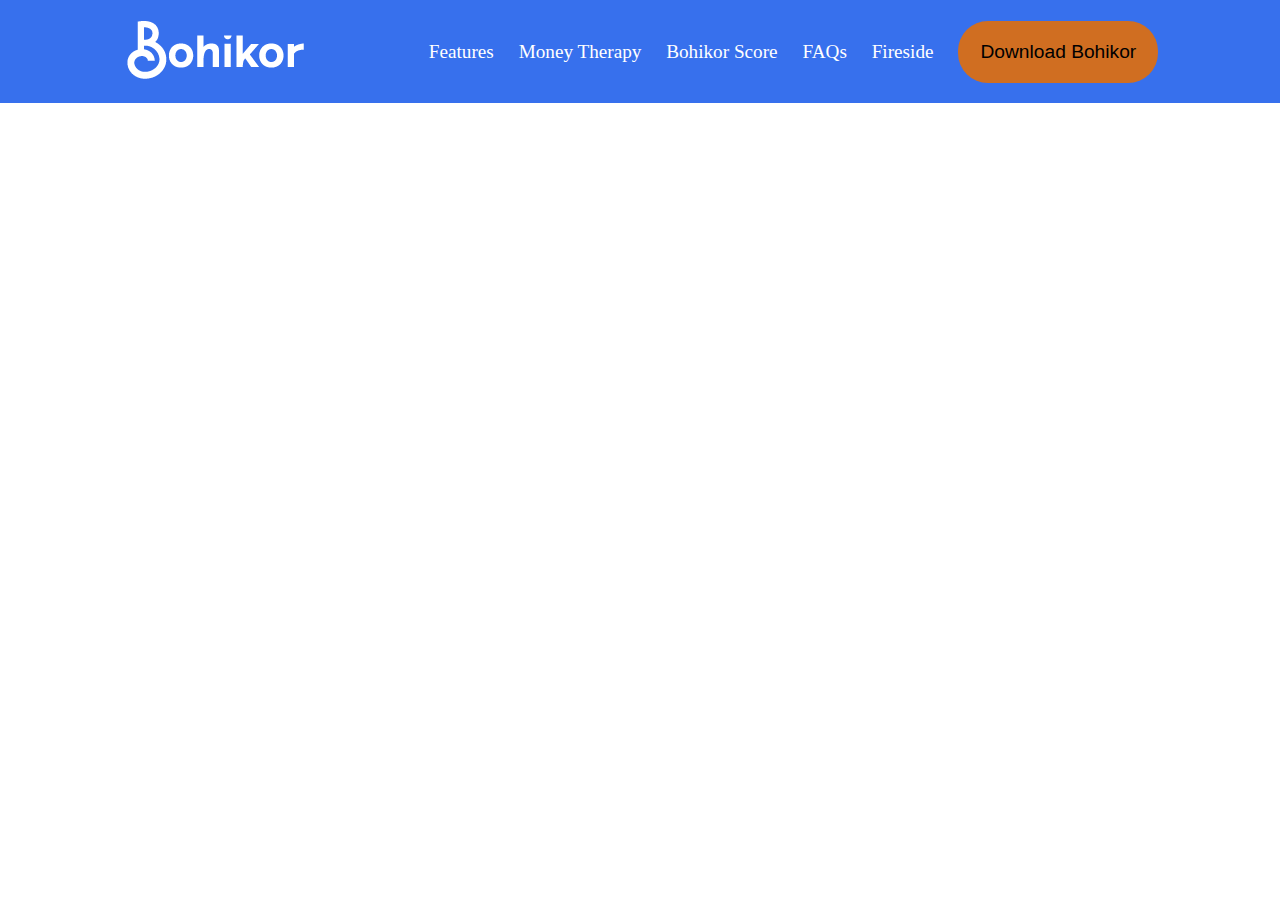
==== index.html @ 5a2fe203 "v3" ====
<!DOCTYPE html>
<html>
    <head>
        <link rel="stylesheet" href="./bohikor.css">
        <div id="header">
            <div id="logo-section"><img src="./images/Logo.png"></div>
            <div id="features">Features</div>
            <div id="money">Money Therapy</div>
            <div id="score">Bohikor Score</div>
            <div id="faq">FAQs</div>
            <div id="fireside">Fireside</div>
            <div>
                <button id="download">Download Bohikor</button>
            </div>
        </div>
        <div id="body-section">

        </div>
        <div id="footer">

        </div>
        <script src="./bohikor.js"></script>
    </head>
</html>
---- bohikor.css ----
#header {
    background-color: #3770ED;
    display: flex;
    flex-direction: row;
    justify-content: center;
    align-items: center;
    padding: 1.5%;
    border-bottom: #152a58;
    color: white;
    font-size: 1.2rem;
}
body {
    margin: 0;
}
#download {
    border-radius: 30px;
    padding: 10%;
    width: 200px;
    font-size: 1.2rem;
    background-color: #e56e06e1;
    border: none;
}
#logo-section {
    margin-right: 10%;
}
#features {
    margin-right: 2%;
}
#money {
    margin-right: 2%;
}
#score {
    margin-right: 2%;
}
#faq {
    margin-right: 2%;
}
#fireside {
    margin-right: 2%;
}
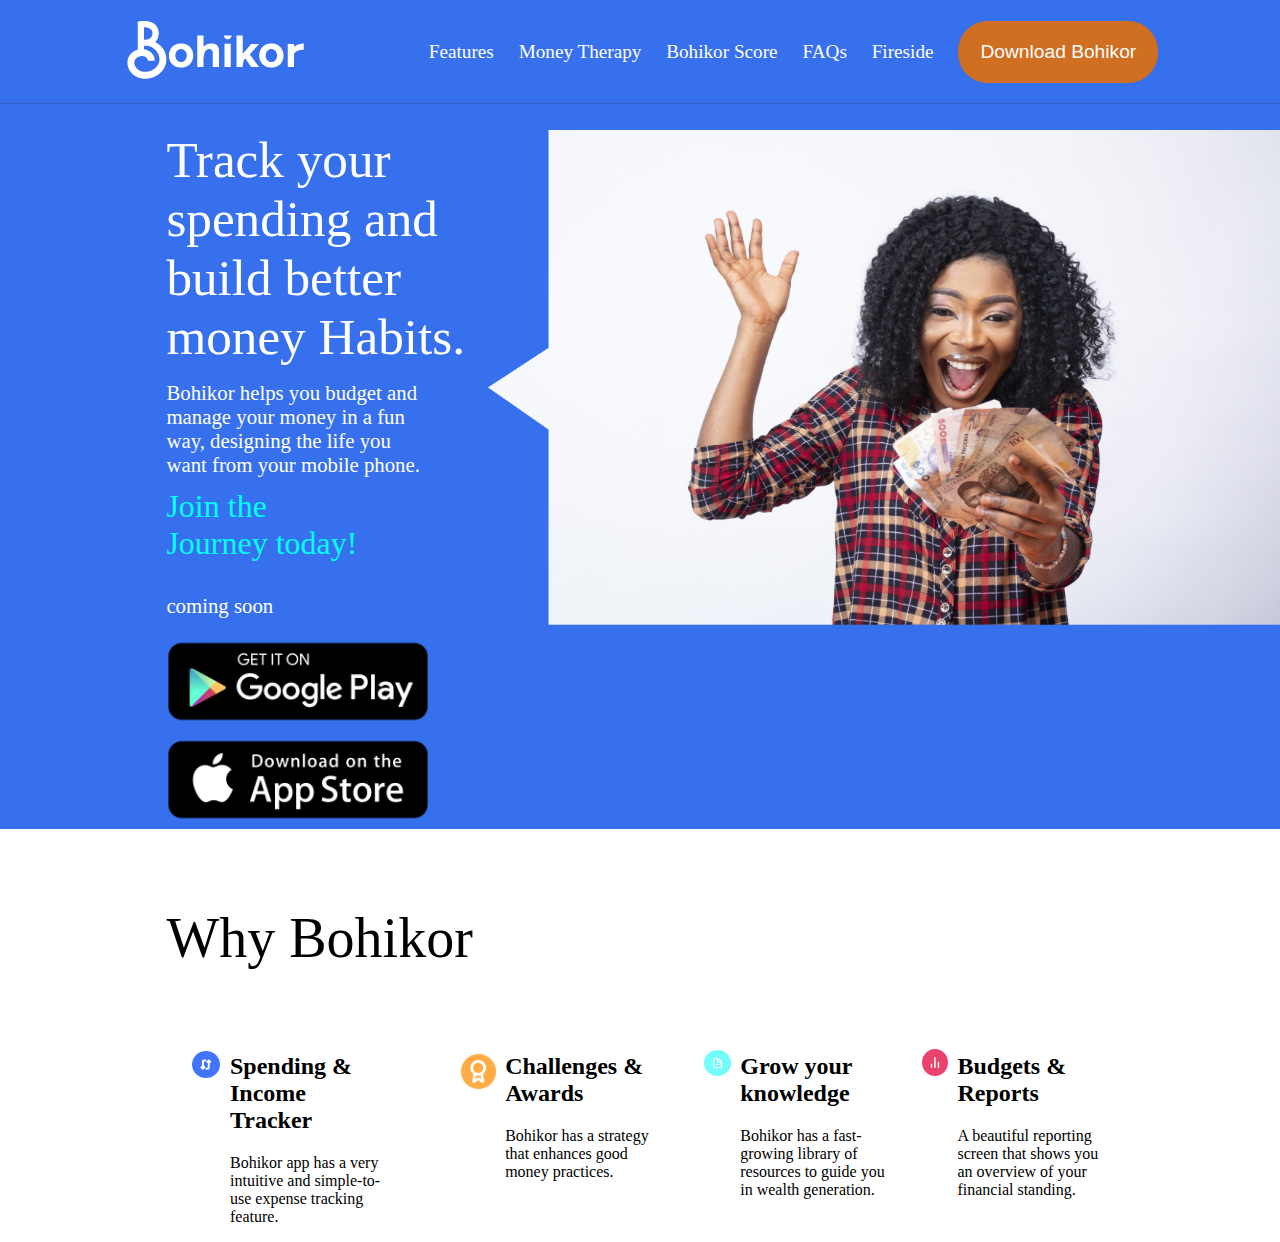
==== commit f5fd6d94: "v4" ====
--- a/index.html
+++ b/index.html
@@ -14,6 +14,60 @@
             </div>
         </div>
         <div id="body-section">
+            <section id="first-section">
+                <div id="left-section">
+                    <p id="track">
+                        Track your spending and<br> build better money Habits.    
+                    </p>
+                    <p id="boh">
+                        Bohikor helps you budget and manage your money in a fun way, designing the life you want from your mobile phone.
+                    </p>
+                    <p id="join">
+                        Join the Journey today!
+                    </p>
+                    <p id="coming">coming soon</p>
+                    <div><img src="./images/Mask-Group-221.png" id="img-left"><img src="./images/Mask-Group-222.png"></div>
+                </div>
+                <div><img src="./images/Bohikor-2x.png" id="home-pic"></div>
+
+            </section>
+            <section id="second-section">
+                <div id="second-section-head">Why Bohikor</div>
+                <div id="sub-sections">
+                    <div id="sub1">
+                        <div><img src="./images/spending.png"></div>
+                        <div id="inner-right">
+                            <h2>Spending & Income Tracker</h2>
+                            <p>
+                                Bohikor app has a very intuitive and simple-to-use expense tracking feature.
+                            </p>
+                        </div>
+                    </div>
+                    <div id="sub2">
+                        <div><img src="./images/challenge.png"></div>
+                        <div id="inner-right">
+                            <h2>Challenges & Awards </h2>
+                            <p>Bohikor has a strategy that enhances good money practices.</p>
+                        </div>
+                    </div>
+                    <div id="sub3">
+                        <div><img src="./images/grow.png"></div>
+                        <div id="inner-right">
+                            <h2>Grow your knowledge</h2>
+                            <p>Bohikor has a fast-growing library of resources to guide you in wealth generation.</p>
+                        </div>
+                    </div>
+                    <div id="sub4">
+                        <div><img src="./images/budget.png"></div>
+                        <div id="inner-right">
+                            <h2>Budgets & Reports</h2>
+                            <p>A beautiful reporting screen that shows you an overview of your financial standing.</p>
+                        </div>
+                    </div>
+
+                </div>
+
+            </section>
 
         </div>
         <div id="footer">
--- a/bohikor.css
+++ b/bohikor.css
@@ -5,7 +5,7 @@
     justify-content: center;
     align-items: center;
     padding: 1.5%;
-    border-bottom: #152a58;
+    border-bottom: 1px solid #3060c7;
     color: white;
     font-size: 1.2rem;
 }
@@ -19,6 +19,7 @@
     font-size: 1.2rem;
     background-color: #e56e06e1;
     border: none;
+    color: white;
 }
 #logo-section {
     margin-right: 10%;
@@ -37,4 +38,110 @@
 }
 #fireside {
     margin-right: 2%;
+}
+#first-section {
+    background-color: #3770ED;
+    /* height: 200px; */
+    display: flex;
+    flex-direction: row;
+    margin: 0 auto;
+    justify-content: center;
+    padding-top: 2%;
+}
+#home-pic {
+    height: 55vh;
+}
+#track {
+    font-size: 3.2rem;
+    color: white;
+    margin-top: 0px;
+    margin-bottom: 15px;
+}
+#boh {
+    font-size: 1.3rem;
+    color: white;
+    max-width: 80%;
+    /* background-color: green; */
+    margin-top: 0px;
+    margin-bottom: 0px;
+}
+#join {
+    font-size: 2rem;
+    color: white;
+    max-width: 60%;
+    margin-top: 11px;
+    color: #00FFFF;
+    /* background-color: green; */
+}
+#left-section {
+    /* background-color: red; */
+    padding-left: 13%;
+}
+#img-left {
+    margin-right: 5%;
+}
+#coming {
+    font-size: 1.3rem;
+    color: white;
+    /* background-color: green; */
+}
+#second-section-head {
+    /* width: 100%; */
+    font-size: 3.5rem;
+    padding-left: 13%;
+    padding-top: 6%;
+}
+#sub-sections {
+    display: flex;
+    flex-direction: row;
+    justify-content: center;
+    margin-top: 5%;
+}
+#sub1 {
+    display: flex;
+    flex-direction: row;
+    margin-left: 3%;
+    margin-right: 3%;
+    width: 15%;
+    /* background-color: green; */
+}
+#sub1 img{
+    width: 100%;
+    margin-top: 60%;
+}
+#sub2 {
+    display: flex;
+    flex-direction: row;
+    margin-left: 3%;
+    margin-right: 3%;
+    width: 15%;
+}
+#sub2 img{
+    width: 100%;
+    margin-top: 60%;
+}
+#sub3 {
+    display: flex;
+    flex-direction: row;
+    margin-left: 1%;
+    margin-right: 1%;
+    width: 15%;
+}
+#sub3 img{
+    width: 100%;
+    margin-top: 60%;
+}
+#sub4 {
+    display: flex;
+    flex-direction: row;
+    margin-left: 1%;
+    margin-right: 1%;
+    width: 15%;
+}
+#sub4 img{
+    width: 100%;
+    margin-top: 60%;
+}
+#inner-right {
+    margin-left: 5%;
 }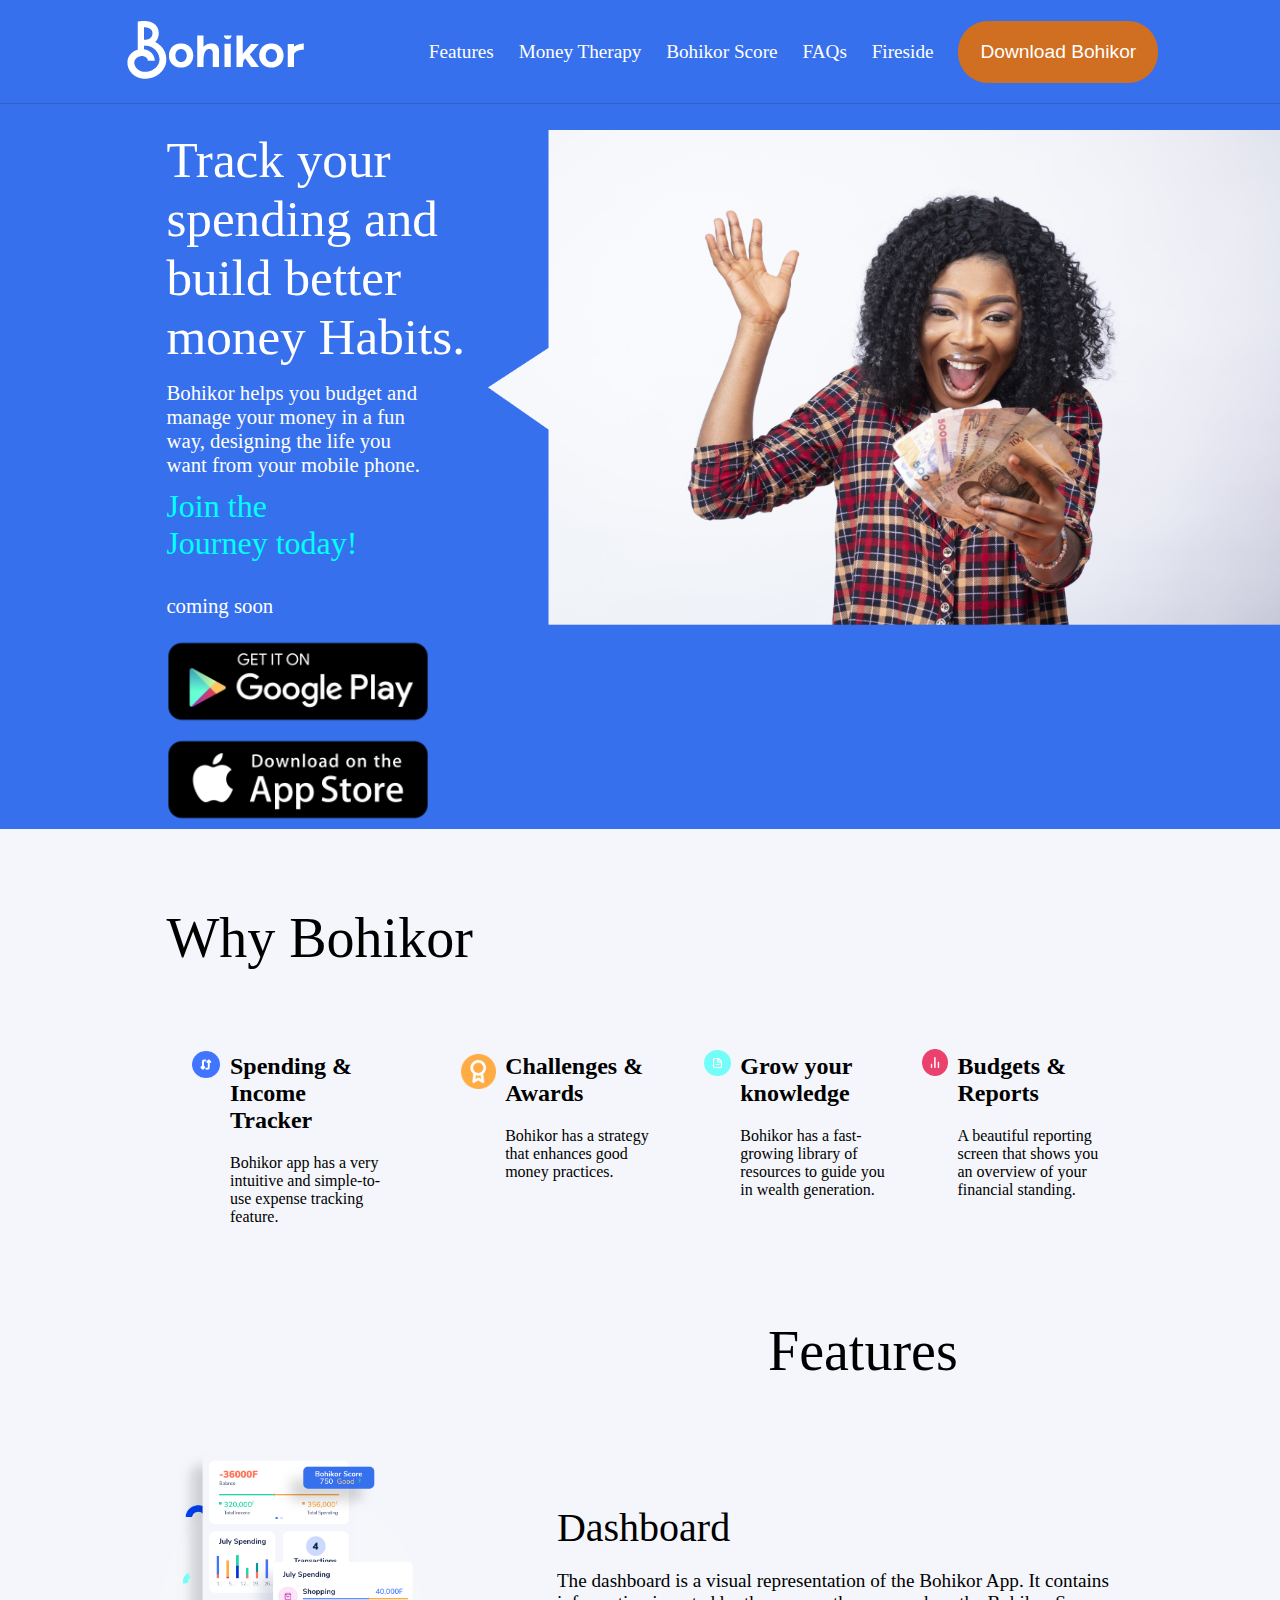
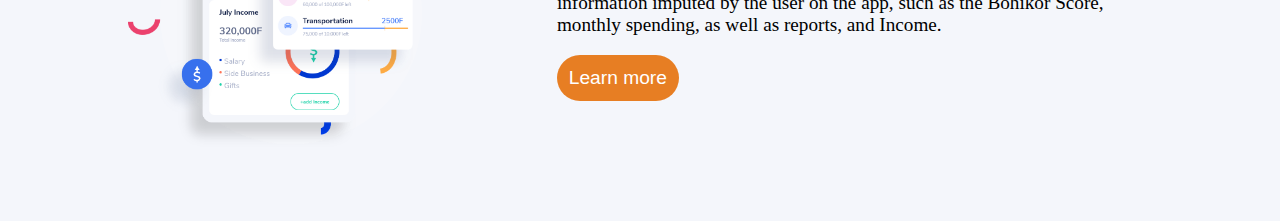
==== commit 6e7d64ce: "v5" ====
--- a/index.html
+++ b/index.html
@@ -68,6 +68,19 @@
                 </div>
 
             </section>
+            <div id="second-section-head2">Features</div>
+            <section id="third-section">
+                <div id="left-img"><img src="./images/Group-688@2x-2.png" id="phone-view"></div>
+                <div id="right-text">
+                    <span>Dashboard</span>
+                    <p>
+                        The dashboard is a visual representation of the Bohikor App. It contains information imputed by the user on the app, such as the Bohikor Score, monthly spending, as well as reports, and Income.
+                    </p>
+                    <div>
+                        <button id="download2">Learn more</button>
+                    </div>
+                </div>
+            </section>
 
         </div>
         <div id="footer">
--- a/bohikor.css
+++ b/bohikor.css
@@ -11,6 +11,7 @@
 }
 body {
     margin: 0;
+    background-color: #F4F6FB;
 }
 #download {
     border-radius: 30px;
@@ -144,4 +145,52 @@
 }
 #inner-right {
     margin-left: 5%;
+}
+#phone-view {
+    width: 90%;
+    margin: 0 auto;
+}
+#third-section {
+    display: flex;
+    flex-direction: row;
+    justify-content: center;
+    width: 80%;
+    margin: 5% auto;
+    /* margin-top: ; */
+}
+#right-text {
+    /* background-color: green; */
+    margin-left: 10%;
+    display: flex;
+    flex-direction: column;
+    /* align-items: center; */
+    justify-content: center;
+}
+#left-img {
+    /* background-color: red; */
+    justify-content: center;
+    width: 80%;
+}
+#right-text span {
+    /* background-color: green; */
+    font-size: 2.5rem;
+}
+#right-text p {
+    /* background-color: green; */
+    font-size: 1.2rem;
+}
+#second-section-head2 {
+    /* width: 100%; */
+    font-size: 3.5rem;
+    padding-left: 60%;
+    padding-top: 6%;
+}
+#download2 {
+    border-radius: 30px;
+    padding: 2%;
+    /* width: 200px; */
+    font-size: 1.2rem;
+    background-color: #e56e06e1;
+    border: none;
+    color: white;
 }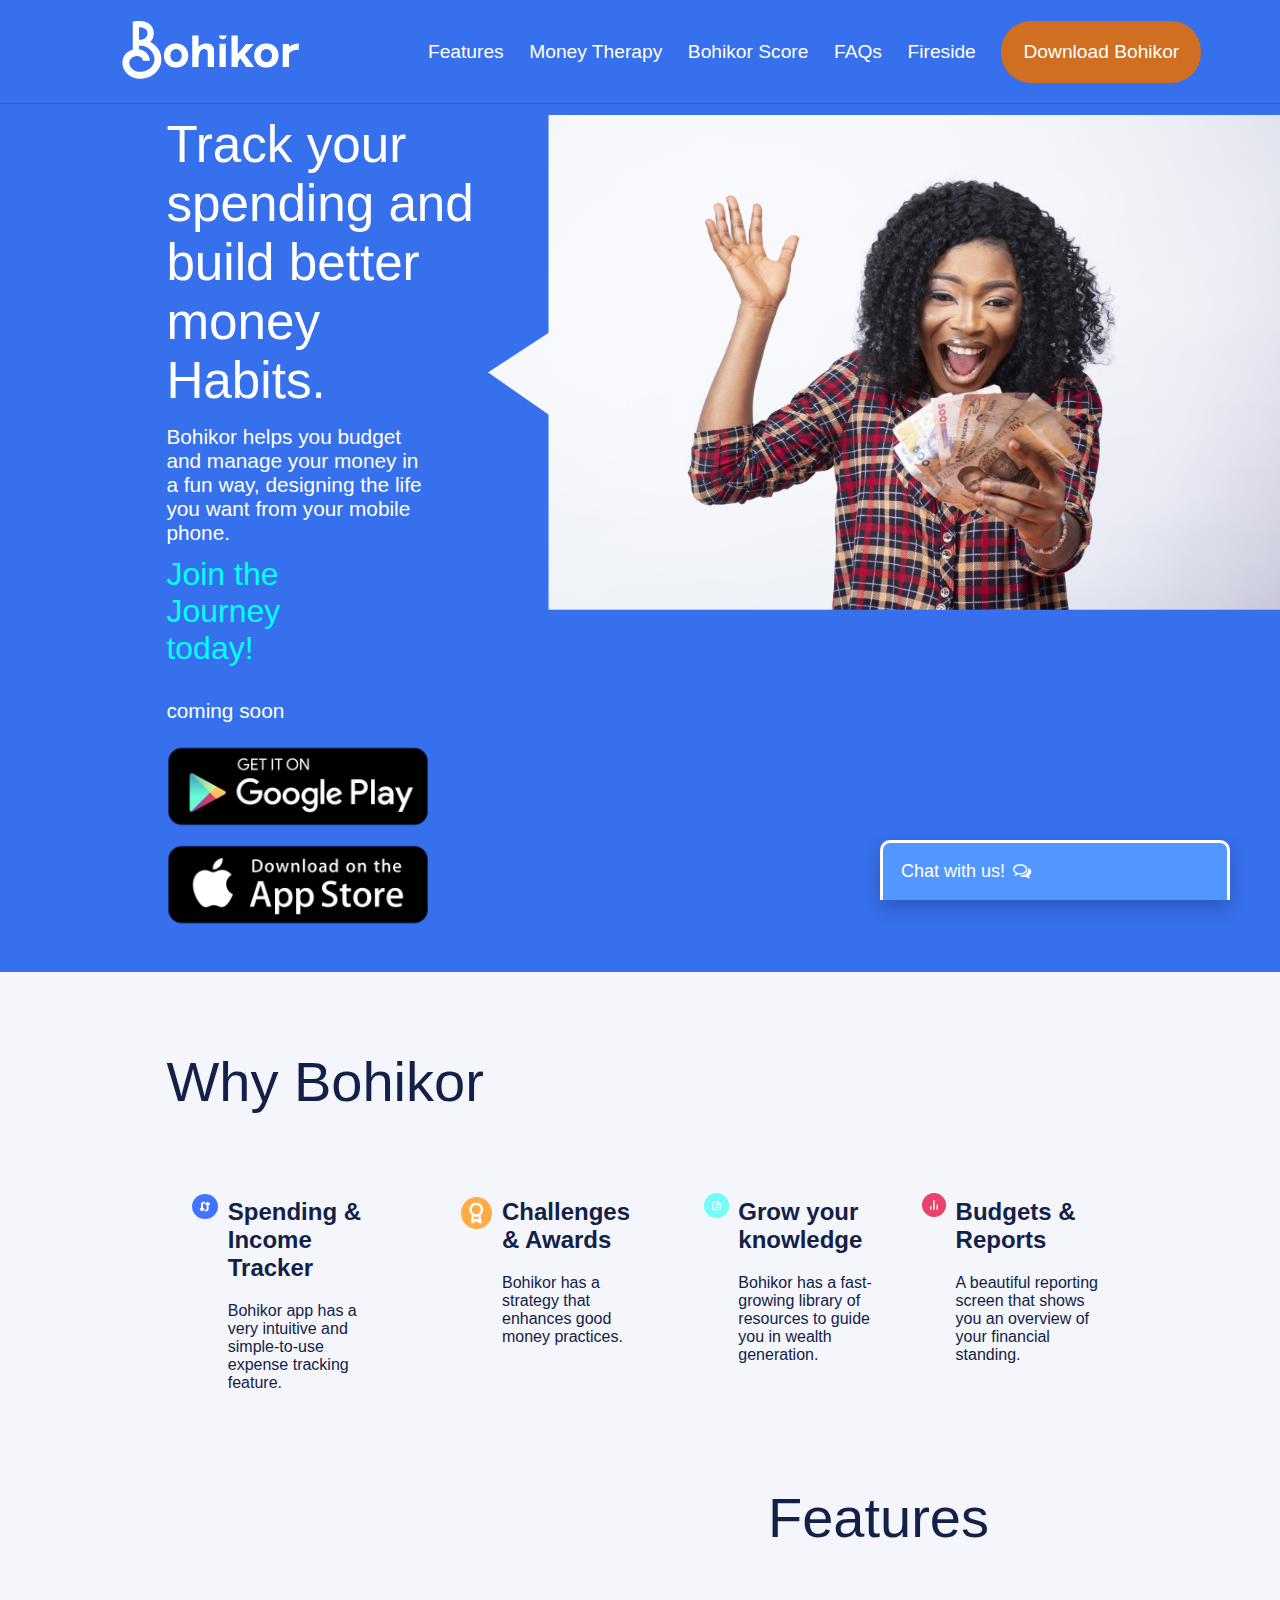
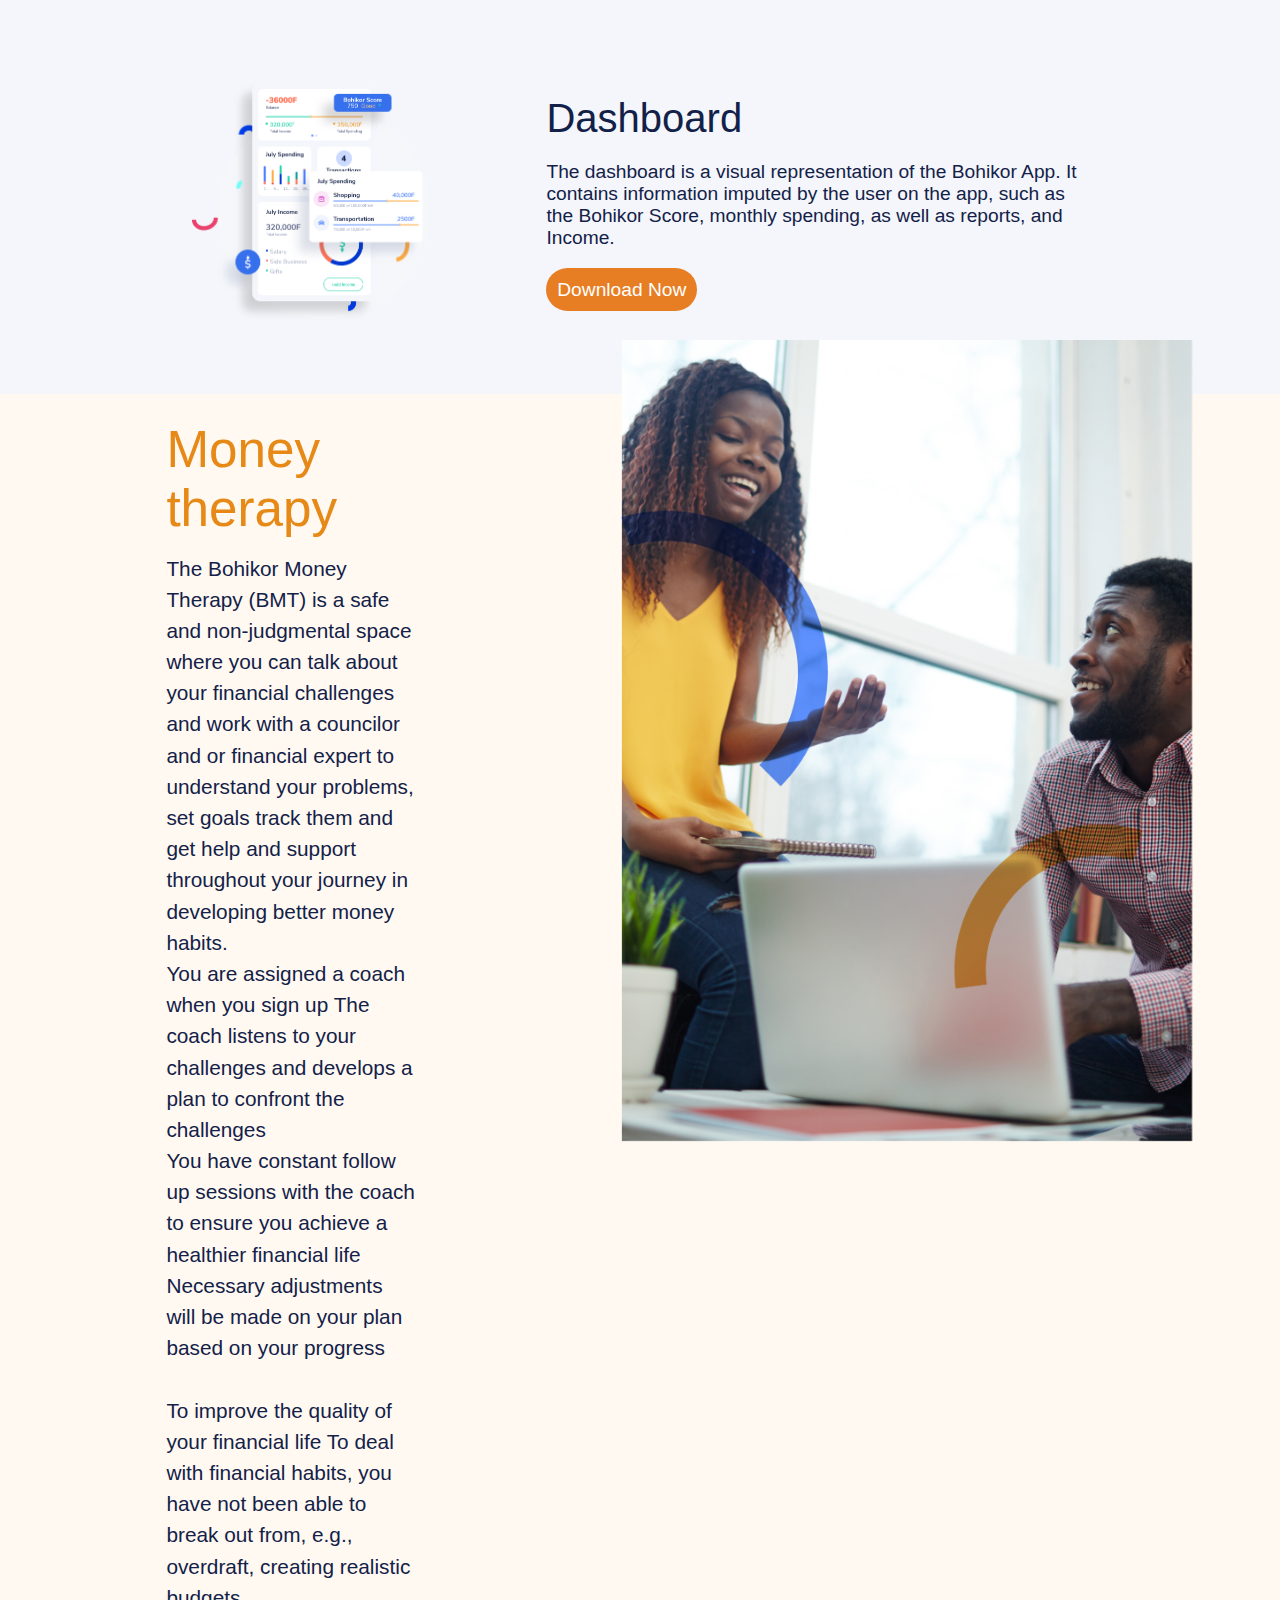
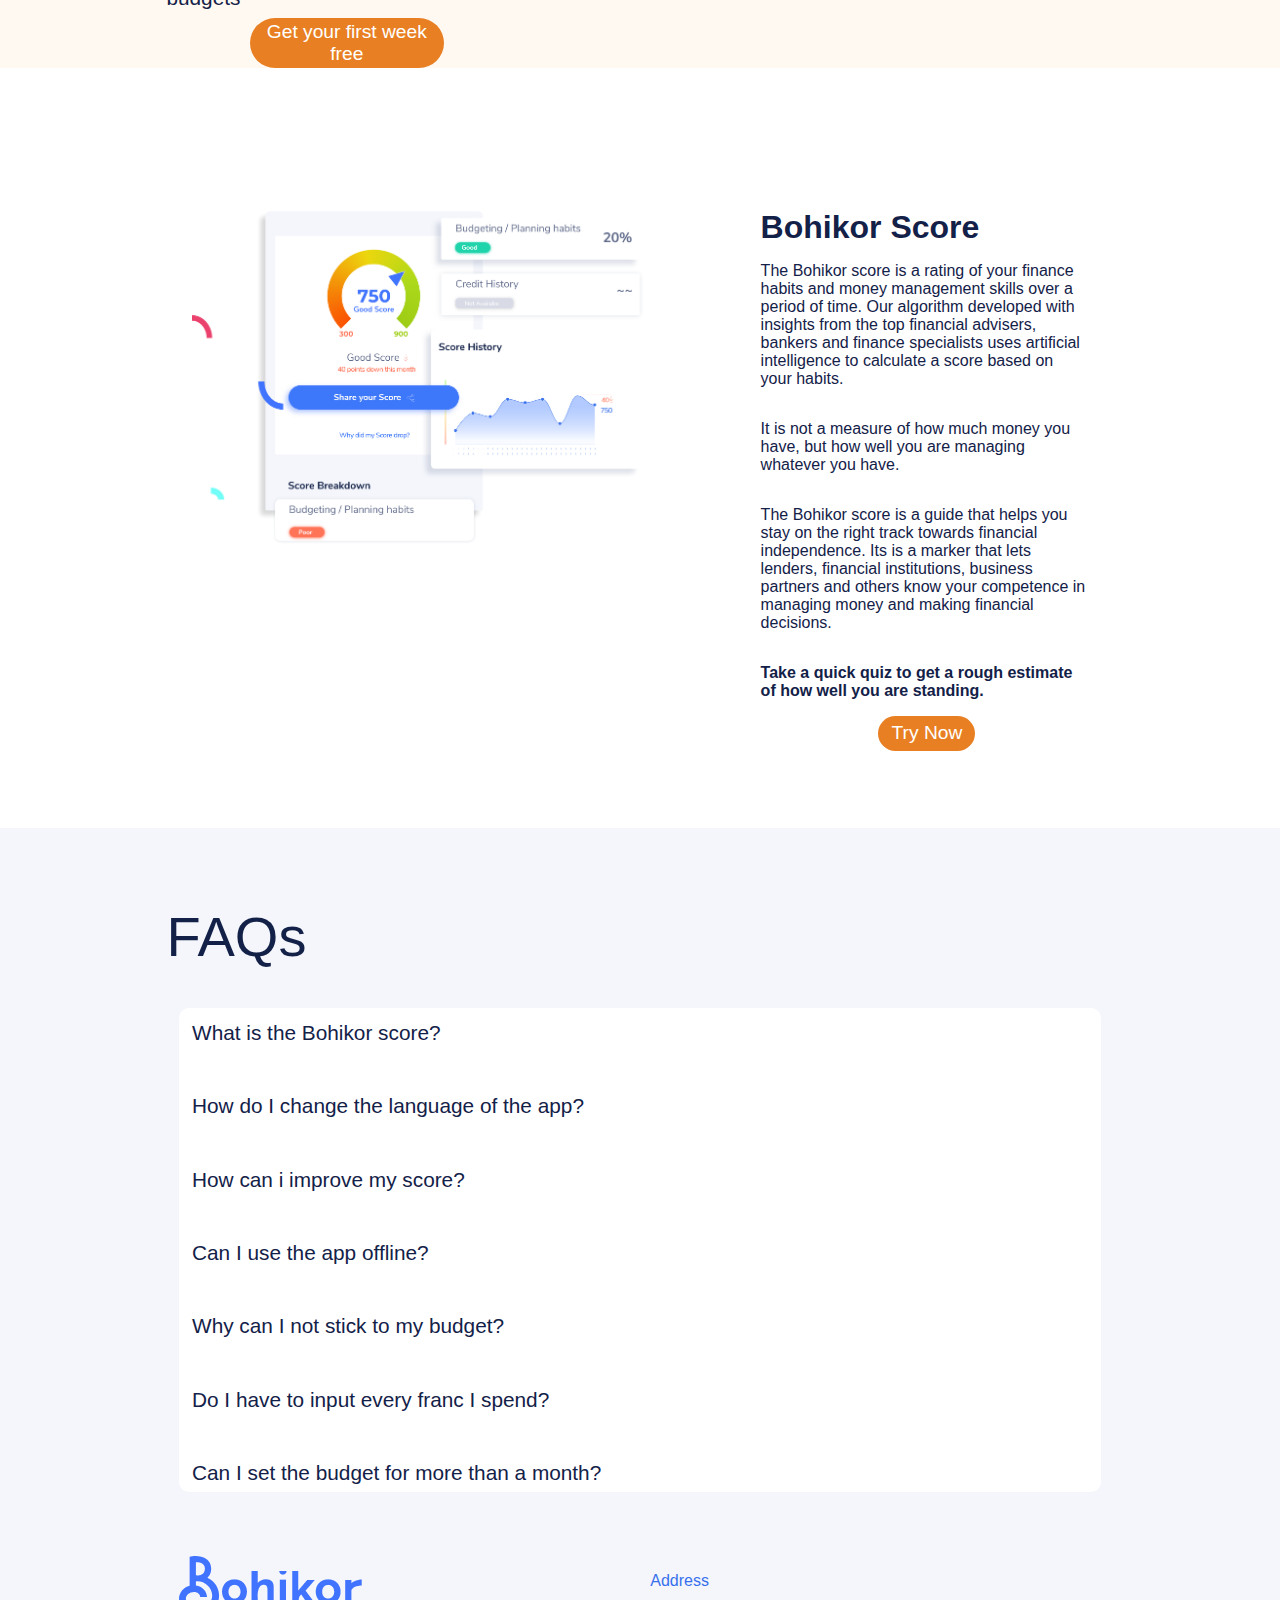
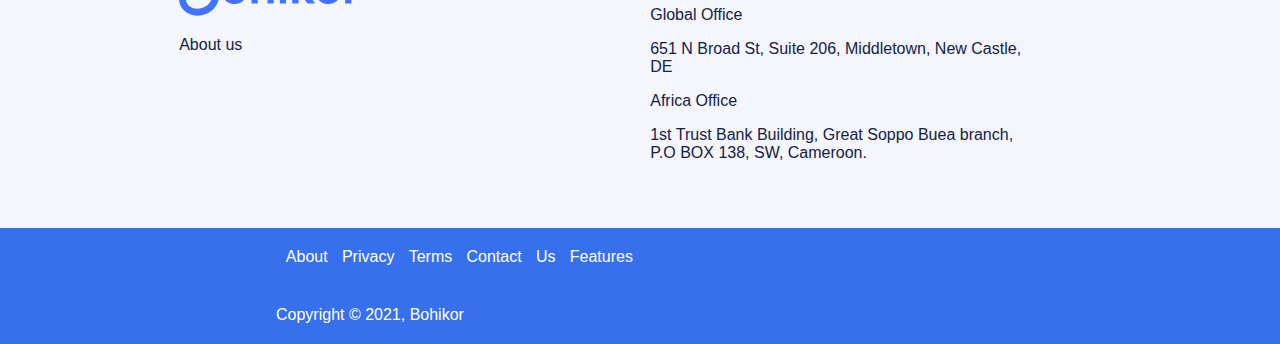
==== commit 6128bcbd: "final" ====
--- a/index.html
+++ b/index.html
@@ -1,16 +1,20 @@
 <!DOCTYPE html>
 <html>
     <head>
+        <link rel="stylesheet" href="static/css/index.css">
+        <link rel="stylesheet" href="static/css/home.css">
+        <link rel="stylesheet" href="https://cdnjs.cloudflare.com/ajax/libs/font-awesome/4.7.0/css/font-awesome.min.css">
+        <link rel="stylesheet" href="https://cdnjs.cloudflare.com/ajax/libs/font-awesome/6.1.1/css/all.min.css" integrity="sha512-KfkfwYDsLkIlwQp6LFnl8zNdLGxu9YAA1QvwINks4PhcElQSvqcyVLLD9aMhXd13uQjoXtEKNosOWaZqXgel0g==" crossorigin="anonymous" referrerpolicy="no-referrer" />
         <link rel="stylesheet" href="./bohikor.css">
         <div id="header">
             <div id="logo-section"><img src="./images/Logo.png"></div>
-            <div id="features">Features</div>
-            <div id="money">Money Therapy</div>
-            <div id="score">Bohikor Score</div>
-            <div id="faq">FAQs</div>
-            <div id="fireside">Fireside</div>
+            <div id="features"><a href="#second-section-head2">Features</a></div>
+            <div id="money"><a href="#track2">Money Therapy</a></div>
+            <div id="score"><a href="#right-text">Bohikor Score</a></div>
+            <div id="faqw"><a>FAQs</a></div>
+            <div id="fireside"><a>Fireside</a></div>
             <div>
-                <button id="download">Download Bohikor</button>
+                <a href="https://play.google.com/store/apps/details?id=io.ikor.ikorfinance&hl=en-GB"><button id="download">Download Bohikor</button></a>
             </div>
         </div>
         <div id="body-section">
@@ -26,7 +30,7 @@
                         Join the Journey today!
                     </p>
                     <p id="coming">coming soon</p>
-                    <div><img src="./images/Mask-Group-221.png" id="img-left"><img src="./images/Mask-Group-222.png"></div>
+                    <div><img src="./images/Mask-Group-221.png" id="img-left"><a href="https://play.google.com/store/apps/details?id=io.ikor.ikorfinance&hl=en-GB"><img src="./images/Mask-Group-222.png" ></a></div>
                 </div>
                 <div><img src="./images/Bohikor-2x.png" id="home-pic"></div>
 
@@ -77,15 +81,177 @@
                         The dashboard is a visual representation of the Bohikor App. It contains information imputed by the user on the app, such as the Bohikor Score, monthly spending, as well as reports, and Income.
                     </p>
                     <div>
-                        <button id="download2">Learn more</button>
-                    </div>
-                </div>
-            </section>
+                        <button id="download2">Download Now</button>
+                    </div>
+                </div>
+            </section>
+            <section id="first-section2">
+                <div id="left-section">
+                    <p id="track2">
+                        Money therapy    
+                    </p>
+                    <p id="boh2">
+                        The Bohikor Money Therapy (BMT) is a safe and non-judgmental space where you can talk about your financial challenges and work with a councilor and or financial expert to understand your problems, set goals track them and get help and support throughout your journey in developing better money habits.
+                    </p>
+                    <p id="boh2">
+                        You are assigned a coach when you sign up
+The coach listens to your challenges and develops a plan to confront the challenges
+                    </p>
+                    <p id="boh2">
+                        You have constant follow up sessions with the coach to ensure you achieve a healthier financial life
+Necessary adjustments will be made on your plan based on your progress<br><br>
+                    </p>
+                    <p id="boh2">To improve the quality of your financial life
+To deal with financial habits, you have not been able to break out from, e.g., overdraft, creating realistic budgets</p>
+                    <div id="dn"><button id="download3">Get your first week free</button></div>
+                </div>
+                <div><img src="./images/sec.png" id="home-pic2"></div>
+
+            </section>
+            <div id="ok">
+            <section id="third-sectiona">
+                <div id="left-imga"><img src="./images/visual2.png" id="phone-view"></div>
+                <div id="right-text3">
+                    <span id="nohi">Bohikor Score</span>
+                    <p>
+                        The Bohikor score is a rating of your finance habits and money management skills over a period of time. Our algorithm developed with insights from the top financial advisers, bankers and finance specialists uses artificial intelligence to calculate a score based on your habits.
+                    </p>
+                    <p>
+                        It is not a measure of how much money you have, but how well you are managing whatever you have.
+                    </p>
+                    <p>
+                        The Bohikor score is a guide that helps you stay on the right track towards financial independence.
+Its is a marker that lets lenders, financial institutions, business partners and others know your competence in managing money and making financial decisions.
+                    </p>
+                    <p><Strong>
+                        Take a quick quiz to get a rough estimate of how well you are standing.
+                    </Strong></p>
+                    <div>
+                        <button id="downl">Try Now</button>
+                    </div>
+                </div>
+            </div>
+            </section>
+            <div id="second-section-head">FAQs</div>
+            <div id="faq">
+                <div>
+                    <div id="faqb">What is the Bohikor score?</div>
+                    <div id="faqb">How do I change the language of the app?</div>
+                    <div id="faqb">How can i improve my score?</div>
+                    <div id="faqb">Can I use the app offline?</div>
+                    <div id="faqb">Why can I not stick to my budget?</div>
+                    <div id="faqb">Do I have to input every franc I spend?</div>
+                    <div id="faqb">Can I set the budget for more than a month?</div>
+                </div>
+            </div>
+
+
+
+
+            <div id="sub-sectionsa">
+                <div id="sub1a">
+                    
+                    <div id="inner-right">
+                        <img src="./images/bo.png" id="bl">
+                        <p>
+                           About us
+                        </p>
+                        <div id="social">
+                            <a href="https://www.facebook.com/bohikorinc"><i class="fa-brands fa-facebook-square"></i></a>
+                            <a href="https://www.linkedin.com/company/bohikor/"><i class="fa-brands fa-linkedin"></i></a>
+                            <a href="https://www.linkedin.com/company/bohikor/"><i class="fa-brands fa-twitter-square"></i></a>
+                            <a href="https://www.instagram.com/bohikor/"><i class="fa-brands fa-instagram-square"></i></a>
+                        </div>
+                    </div>
+                </div>
+                <div id="sub2a">
+                    <div id="inner-right">
+                        
+<p id="dif">Address</p>
+
+<p>Global Office</p>
+
+<p>651 N Broad St, Suite 206, Middletown, New Castle, DE</p>
+
+<p>Africa Office</p>
+
+<p>1st Trust Bank Building,
+Great Soppo Buea branch, P.O BOX 138,
+SW, Cameroon.</p>
+
+
+                    </div>
+                </div>
+            </div>
+
+
+
+
+
 
         </div>
         <div id="footer">
-
-        </div>
-        <script src="./bohikor.js"></script>
+            <div id="one">
+                
+
+    <a>About</a> 
+    <a>Privacy</a> 
+    <a>Terms</a> 
+    <a>Contact</a> 
+    <a>Us</a> 
+    <a>Features</a> 
+
+
+            </div>
+            <div id="two">
+                Copyright © 2021, Bohikor
+                </div>
+        </div>
+        <div class="chat-bar-collapsible">
+            <button id="chat-button" type="button" class="collapsible">Chat with us!
+                <i id="chat-icon" style="color: #fff;" class="fa fa-fw fa-comments-o"></i>
+            </button>
+    
+            <div class="content">
+                <div class="full-chat-block">
+                    <!-- Message Container -->
+                    <div class="outer-container">
+                        <div class="chat-container">
+                            <!-- Messages -->
+                            <div id="chatbox">
+                                <h5 id="chat-timestamp"></h5>
+                                <p id="botStarterMessage" class="botText"><span>Loading...</span></p>
+                            </div>
+    
+                            <!-- User input box -->
+                            <div class="chat-bar-input-block">
+                                <div id="userInput">
+                                    <input id="textInput" class="input-box" type="text" name="msg"
+                                        placeholder="Tap 'Enter' to send a message">
+                                    <p></p>
+                                </div>
+    
+                                <div class="chat-bar-icons">
+                                    <i id="chat-icon" style="color: crimson;" class="fa fa-fw fa-heart"
+                                        onclick="heartButton()"></i>
+                                    <i id="chat-icon" style="color: #333;" class="fa fa-fw fa-send"
+                                        onclick="sendButton()"></i>
+                                </div>
+                            </div>
+    
+                            <div id="chat-bar-bottom">
+                                <p></p>
+                            </div>
+    
+                        </div>
+                    </div>
+    
+                </div>
+            </div>
+    
+        </div>
+        <script src="https://ajax.googleapis.com/ajax/libs/jquery/3.4.1/jquery.min.js"></script>
+<script src="static/scripts/responses.js"></script>
+<script src="static/scripts/index.js"></script>
     </head>
 </html>--- a/static/css/index.css
+++ b/static/css/index.css
@@ -0,0 +1,172 @@
+.chat-bar-collapsible {
+    position: fixed;
+    bottom: 0;
+    right: 50px;
+    box-shadow: 0 8px 16px 0 rgba(0, 0, 0, 0.2);
+}
+
+.collapsible {
+    background-color: rgb(82, 151, 255);
+    color: white;
+    cursor: pointer;
+    padding: 18px;
+    width: 350px;
+    text-align: left;
+    outline: none;
+    font-size: 18px;
+    border-radius: 10px 10px 0px 0px;
+    border: 3px solid white;
+    border-bottom: none;
+}
+
+.content {
+    max-height: 0;
+    overflow: hidden;
+    transition: max-height 0.2s ease-out;
+    background-color: #f1f1f1;
+}
+
+.full-chat-block {
+    width: 350px;
+    background: white;
+    text-align: center;
+    overflow: auto;
+    scrollbar-width: none;
+    height: max-content;
+    transition: max-height 0.2s ease-out;
+}
+
+.outer-container {
+    min-height: 500px;
+    bottom: 0%;
+    position: relative;
+}
+
+.chat-container {
+    max-height: 500px;
+    width: 100%;
+    position: absolute;
+    bottom: 0;
+    left: 0;
+    scroll-behavior: smooth;
+    hyphens: auto;
+}
+
+.chat-container::-webkit-scrollbar {
+    display: none;
+}
+
+.chat-bar-input-block {
+    display: flex;
+    float: left;
+    box-sizing: border-box;
+    justify-content: space-between;
+    width: 100%;
+    align-items: center;
+    background-color: rgb(235, 235, 235);
+    border-radius: 10px 10px 0px 0px;
+    padding: 10px 0px 10px 10px;
+}
+
+.chat-bar-icons {
+    display: flex;
+    justify-content: space-evenly;
+    box-sizing: border-box;
+    width: 25%;
+    float: right;
+    font-size: 20px;
+}
+
+#chat-icon:hover {
+    opacity: .7;
+}
+
+/* Chat bubbles */
+
+#userInput {
+    width: 75%;
+}
+
+.input-box {
+    float: left;
+    border: none;
+    box-sizing: border-box;
+    width: 100%;
+    border-radius: 10px;
+    padding: 10px;
+    font-size: 16px;
+    color: #000;
+    background-color: white;
+    outline: none
+}
+
+.userText {
+    color: white;
+    font-family: Helvetica;
+    font-size: 16px;
+    font-weight: normal;
+    text-align: right;
+    clear: both;
+}
+
+.userText span {
+    line-height: 1.5em;
+    display: inline-block;
+    background: #5ca6fa;
+    padding: 10px;
+    border-radius: 8px;
+    border-bottom-right-radius: 2px;
+    max-width: 80%;
+    margin-right: 10px;
+    animation: floatup .5s forwards
+}
+
+.botText {
+    color: #000;
+    font-family: Helvetica;
+    font-weight: normal;
+    font-size: 16px;
+    text-align: left;
+}
+
+.botText span {
+    line-height: 1.5em;
+    display: inline-block;
+    background: #e0e0e0;
+    padding: 10px;
+    border-radius: 8px;
+    border-bottom-left-radius: 2px;
+    max-width: 80%;
+    margin-left: 10px;
+    animation: floatup .5s forwards
+}
+
+@keyframes floatup {
+    from {
+        transform: translateY(14px);
+        opacity: .0;
+    }
+    to {
+        transform: translateY(0px);
+        opacity: 1;
+    }
+}
+
+@media screen and (max-width:600px) {
+    .full-chat-block {
+        width: 100%;
+        border-radius: 0px;
+    }
+    .chat-bar-collapsible {
+        position: fixed;
+        bottom: 0;
+        right: 0;
+        width: 100%;
+    }
+    .collapsible {
+        width: 100%;
+        border: 0px;
+        border-top: 3px solid white;
+        border-radius: 0px;
+    }
+}--- a/static/css/home.css
+++ b/static/css/home.css
@@ -0,0 +1,9 @@
+html {
+    scroll-behavior: smooth;
+    font-family: Helvetica, sans-serif, Arial;
+}
+
+body {
+    margin: 0 auto;
+    background-color: #222;
+}
--- a/bohikor.css
+++ b/bohikor.css
@@ -8,10 +8,15 @@
     border-bottom: 1px solid #3060c7;
     color: white;
     font-size: 1.2rem;
+    position: fixed;
+    top: 0;
+    width: 100%;
 }
 body {
     margin: 0;
     background-color: #F4F6FB;
+    color: #132148;
+    font-family: Open Sans,Arial,sans-serif;
 }
 #download {
     border-radius: 30px;
@@ -34,7 +39,7 @@
 #score {
     margin-right: 2%;
 }
-#faq {
+#faqw {
     margin-right: 2%;
 }
 #fireside {
@@ -48,9 +53,13 @@
     margin: 0 auto;
     justify-content: center;
     padding-top: 2%;
+    width: 100%;
+    padding-bottom: 3%;
+    margin-top: 7%;
 }
 #home-pic {
     height: 55vh;
+    margin-left: 0%;
 }
 #track {
     font-size: 3.2rem;
@@ -91,6 +100,7 @@
     font-size: 3.5rem;
     padding-left: 13%;
     padding-top: 6%;
+    font-family: 'Nunito Sans',Helvetica,Arial,Lucida,sans-serif
 }
 #sub-sections {
     display: flex;
@@ -104,6 +114,7 @@
     margin-left: 3%;
     margin-right: 3%;
     width: 15%;
+    font-family: 'Nunito Sans',Helvetica,Arial,Lucida,sans-serif
     /* background-color: green; */
 }
 #sub1 img{
@@ -154,9 +165,10 @@
     display: flex;
     flex-direction: row;
     justify-content: center;
-    width: 80%;
+    width: 70%;
     margin: 5% auto;
     /* margin-top: ; */
+    margin-top: 10%;
 }
 #right-text {
     /* background-color: green; */
@@ -167,6 +179,11 @@
     justify-content: center;
 }
 #left-img {
+    /* background-color: red; */
+    justify-content: center;
+    width: 90%;
+}
+#left-imga {
     /* background-color: red; */
     justify-content: center;
     width: 80%;
@@ -193,4 +210,179 @@
     background-color: #e56e06e1;
     border: none;
     color: white;
+}
+#first-section2 {
+    background-color: #FFF9F2;
+    /* height: 200px; */
+    display: flex;
+    flex-direction: row;
+    margin: 0 auto;
+    justify-content: center;
+    padding-top: 2%;
+}
+#track2 {
+    font-size: 3.2rem;
+    color: #E68917;
+    margin-top: 0px;
+    margin-bottom: 15px;
+}
+#boh2 {
+    font-size: 1.3rem;
+    color: #132148;
+    max-width: 90%;
+    margin-top: 0px;
+    margin-bottom: 0px;
+    line-height: 1.5;
+}
+#download3 {
+    border-radius: 30px;
+    padding: 1%;
+    font-size: 1.2rem;
+    background-color: #e56e06e1;
+    border: none;
+    color: white;
+    margin-top: 2%;
+    margin-left: 30%;   
+
+    
+}
+#dn {
+    margin: 0 auto;
+align-items: center;
+/* background-color: green; */
+}
+#home-pic2 {
+    height:90vh;
+    margin-top: -80px;
+} a {
+    text-decoration: none;
+    color:white;
+}
+a:hover {
+    color:#7094f8;
+    transition-duration: 200ms;
+}
+#right-text3 {
+    /* background-color: green; */
+    margin-left: 5%;
+    display: flex;
+    flex-direction: column;
+    /* align-items: center; */
+    justify-content: center;
+    width: 50%;
+
+}
+#nohi {
+    font-size: 2rem;
+    font-weight: bold;
+}
+#downl {
+    border-radius: 30px;
+    padding: 2%;
+    padding-left: 4%;
+    padding-right: 4%;
+    font-size: 1.2rem;
+    background-color: #e56e06e1;
+    border: none;
+    color: white;
+    margin-left: 36%;   
+
+    
+}
+#faq {
+    background-color: white;
+    width: 70%;
+    margin: 0  auto;
+    margin-top: 3%;
+    border-radius: 10px;
+    padding: 1%;
+    height: 51vh
+}
+#faq div {
+    font-size: 1.3rem;
+    height: 40%;
+    /* background-color: white; */
+}
+#faqb:hover {
+    font-size: 1.3rem;
+    height: 40%;
+    background-color: #F4F6FB;
+    transition-duration: 500ms;
+}
+#ok {
+    width: 100%;
+    background-color: white;
+    padding-top: 1%;
+    padding-bottom: 1%;
+    /* margin-top: 1%; */
+}
+#third-sectiona {
+    display: flex;
+    flex-direction: row;
+    justify-content: center;
+    width: 70%;
+    margin: 5% auto;
+    /* margin-top: ; */
+    margin-top: 10%;
+}
+#sub-sectionsa {
+    display: flex;
+    flex-direction: row;
+    /* justify-content: center; */
+    margin: 0 auto;
+    margin-top: 5%;
+    width: 80%;
+}
+#sub1a {
+    /* display: flex;
+    flex-direction: row; */
+    margin-left: 3%;
+    margin-right: 3%;
+    width: 40%;
+    font-family: 'Nunito Sans',Helvetica,Arial,Lucida,sans-serif;
+    /* background-color: #3770ED; */
+}
+#sub2a {
+    /* display: flex;
+    flex-direction: row; */
+    margin-left: 3%;
+    margin-right: 3%;
+    width: 40%;
+}
+#bl {
+    height: 10%;
+    margin-top: 0;
+}
+/* #inner-right img{
+
+} */
+#footer {
+    width: 100%;
+    background-color: #3770ED;
+    color: white;
+    /* height: 40%; */
+    /* padding: 20% auto; */
+}
+#one {
+    margin-left: 20%;
+    margin-top: 50px;
+ 
+    /* height: 50px; */
+    justify-content: center;
+    padding: 20px
+}
+#two {
+    margin-left: 20%;
+    padding: 20px
+}
+#one a {
+    /* background-color: green; */
+    margin-left: 1%;
+}
+#social {
+    height: 50px;
+    /* background-color: green; */
+}
+#dif {
+    color: #3770ED;
 }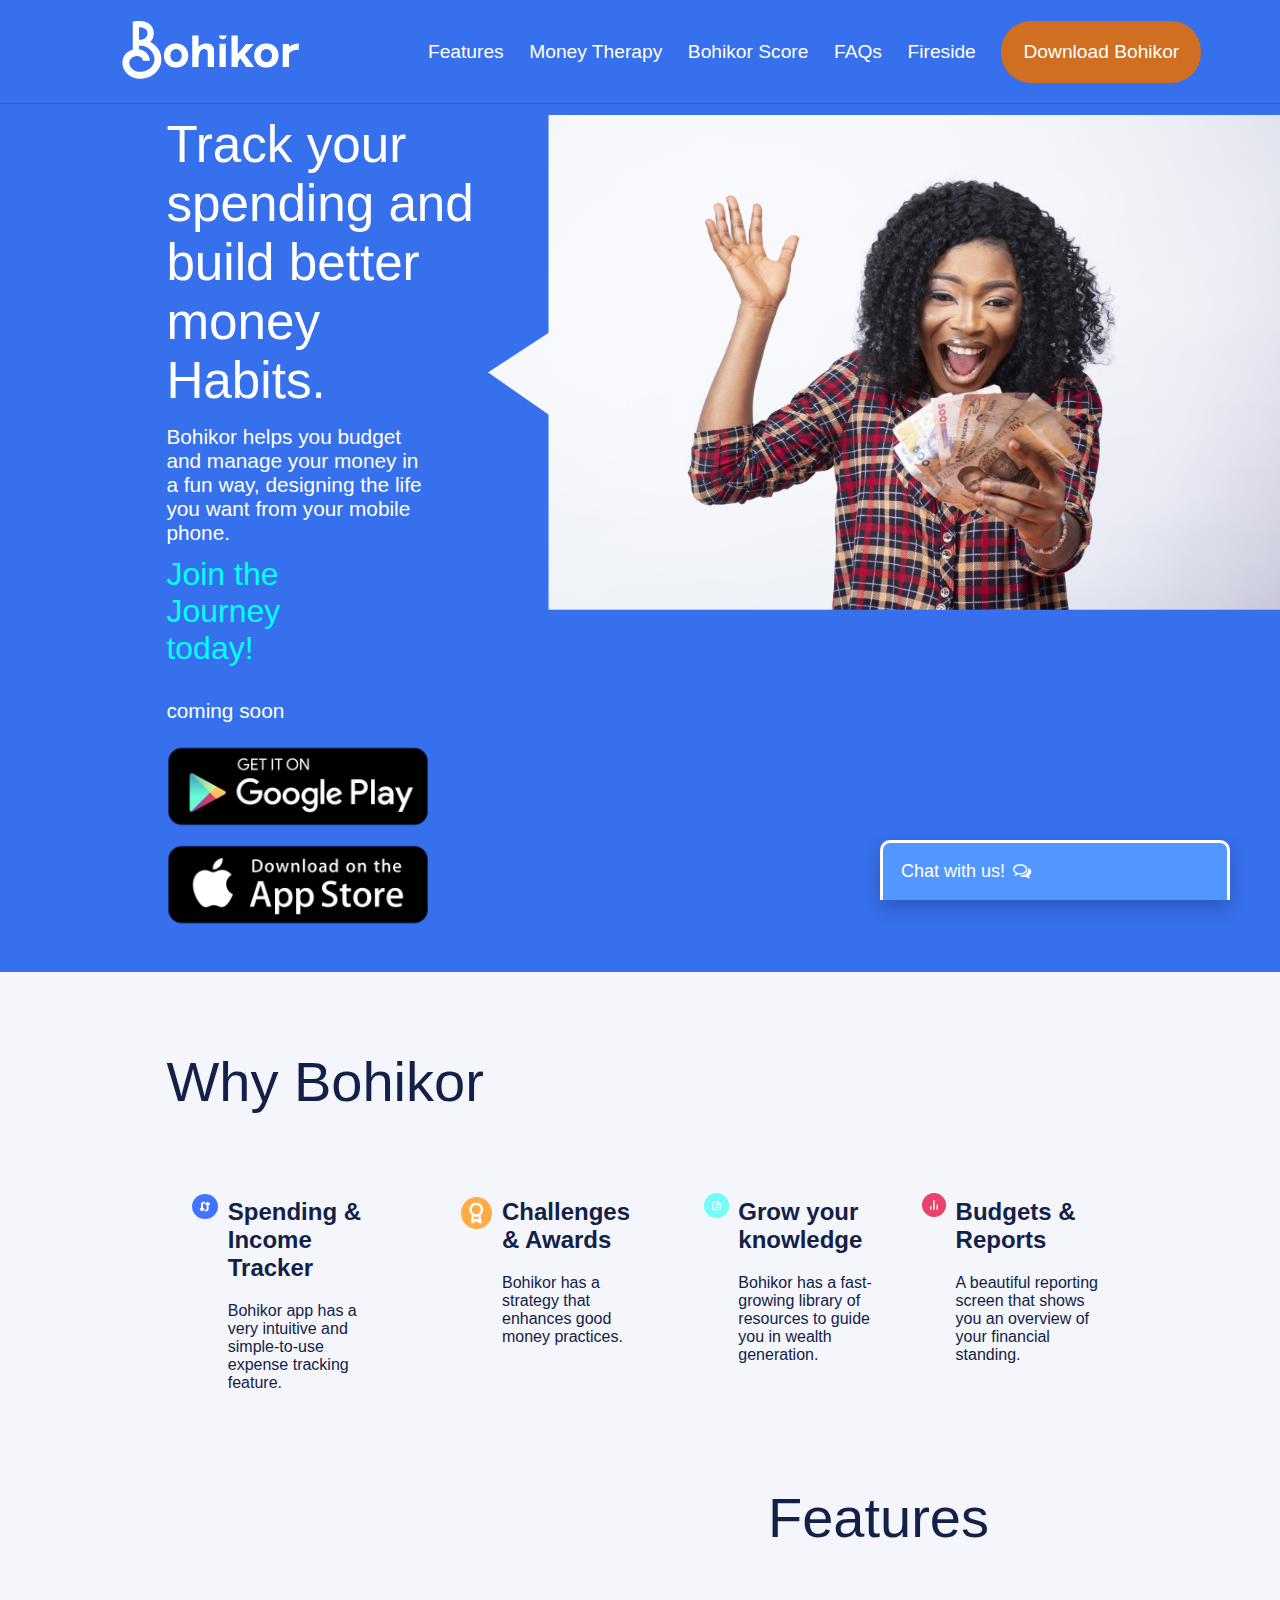
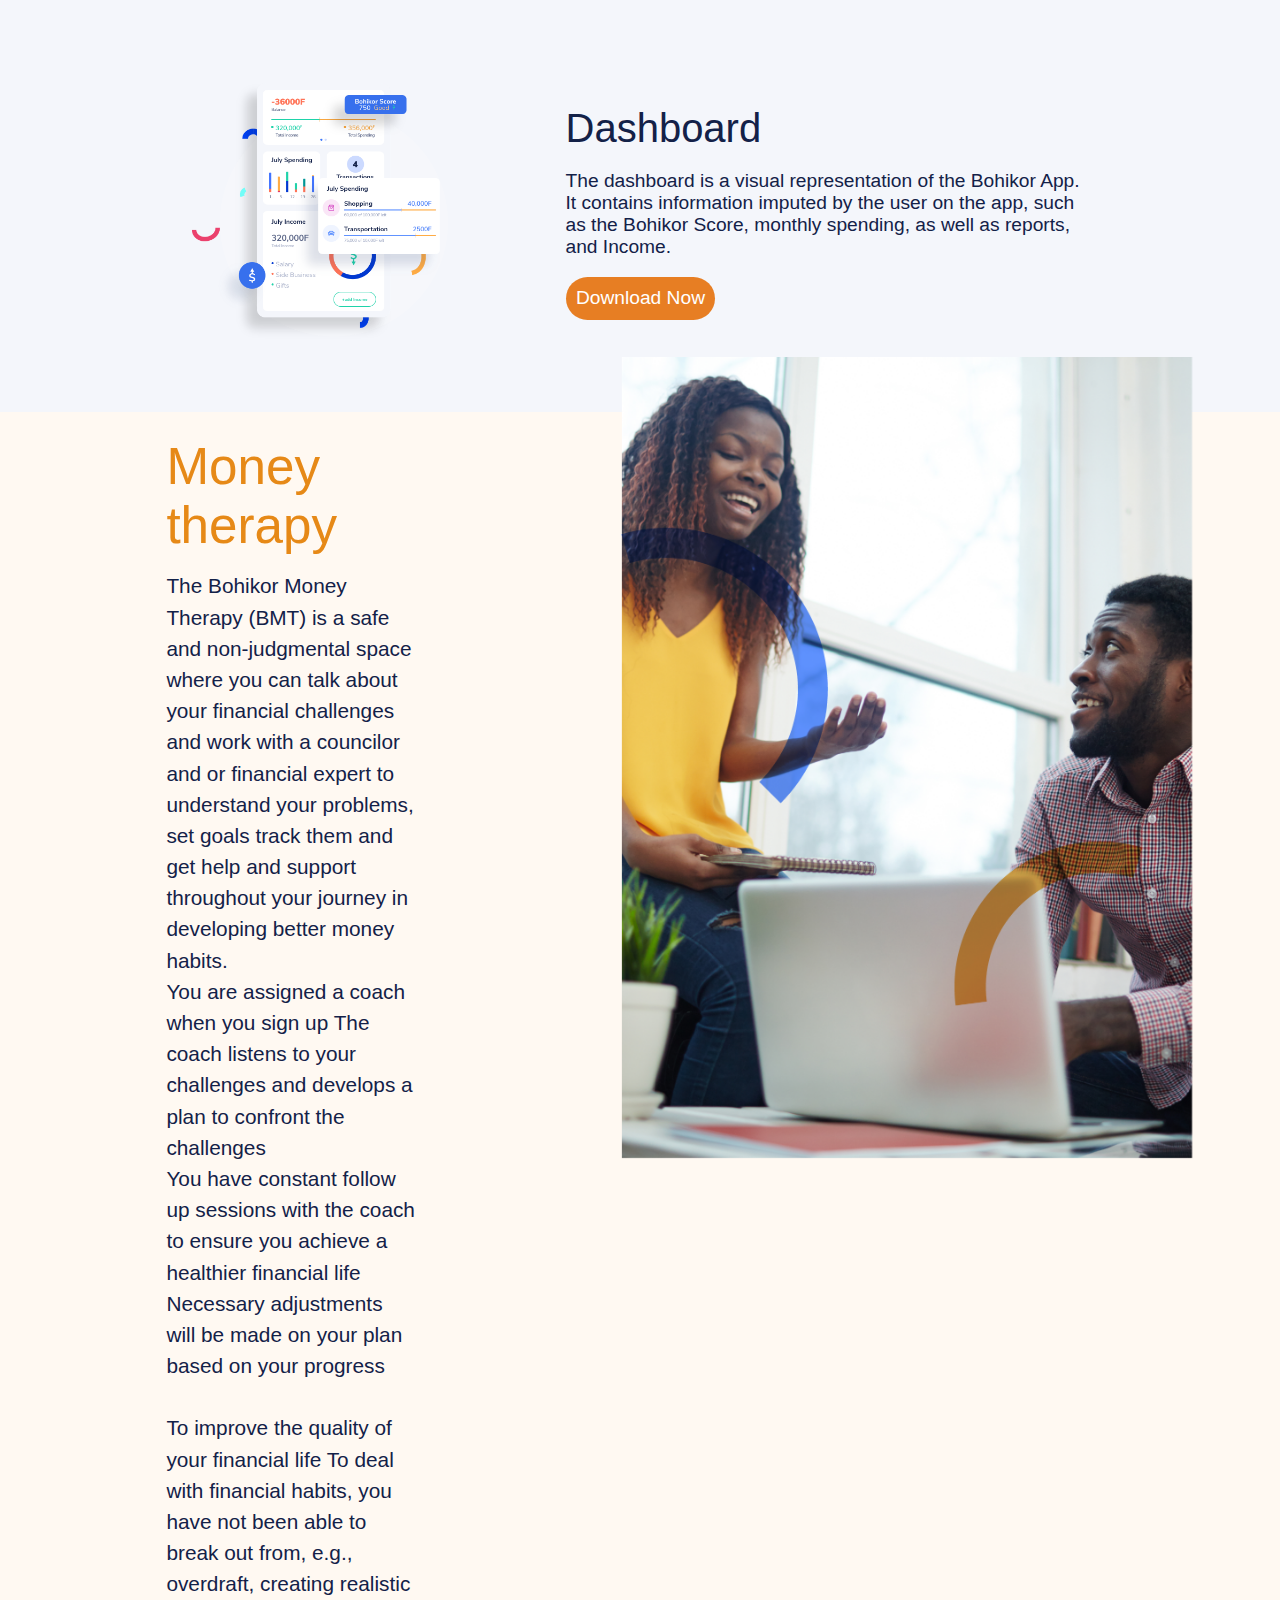
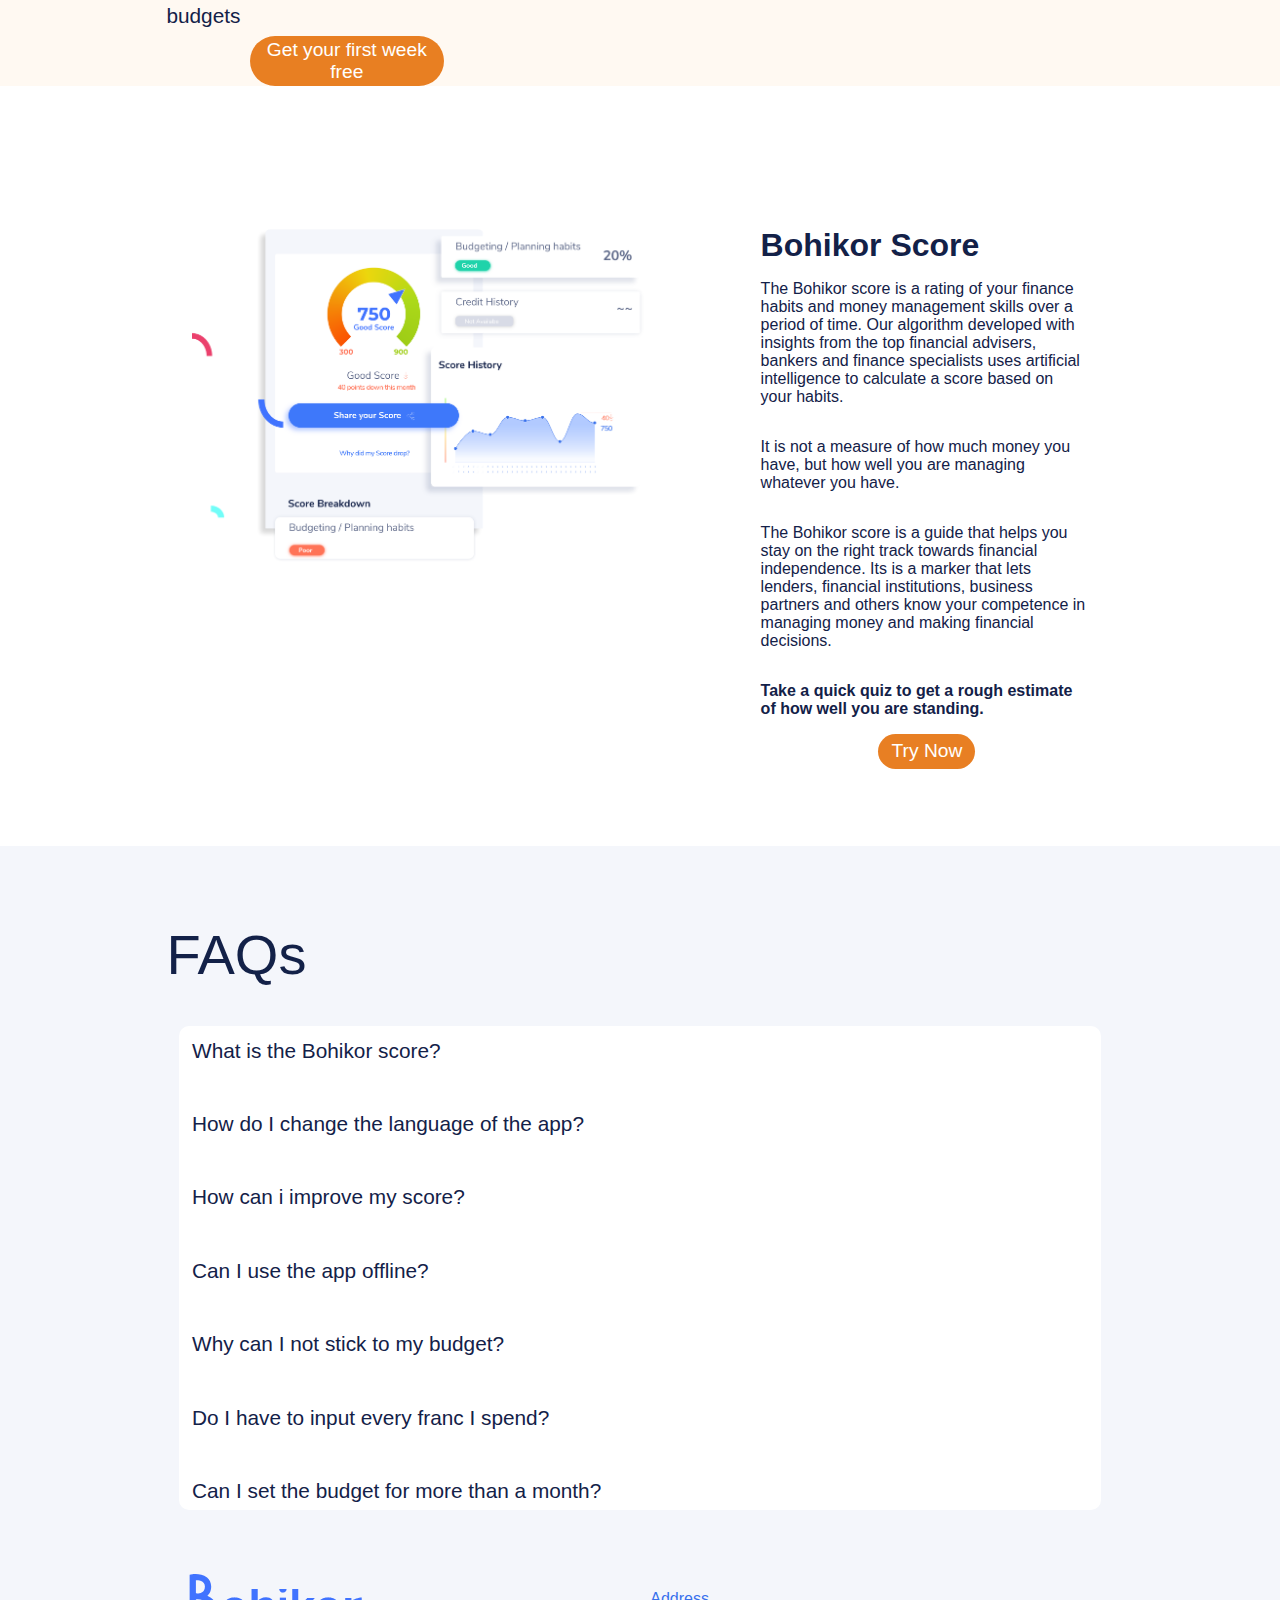
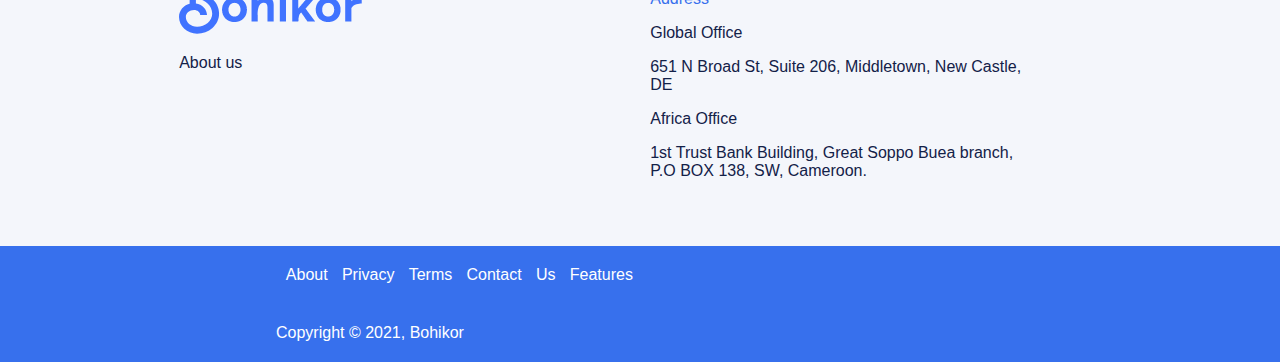
==== commit 0a9f5240: "final" ====
--- a/index.html
+++ b/index.html
@@ -11,8 +11,8 @@
             <div id="features"><a href="#second-section-head2">Features</a></div>
             <div id="money"><a href="#track2">Money Therapy</a></div>
             <div id="score"><a href="#right-text">Bohikor Score</a></div>
-            <div id="faqw"><a>FAQs</a></div>
-            <div id="fireside"><a>Fireside</a></div>
+            <div id="faqw"><a href="#">FAQs</a></div>
+            <div id="fireside"><a href="#">Fireside</a></div>
             <div>
                 <a href="https://play.google.com/store/apps/details?id=io.ikor.ikorfinance&hl=en-GB"><button id="download">Download Bohikor</button></a>
             </div>
--- a/bohikor.css
+++ b/bohikor.css
@@ -1,3 +1,6 @@
+html {
+    scroll-behavior: smooth;
+}
 #header {
     background-color: #3770ED;
     display: flex;
@@ -26,6 +29,16 @@
     background-color: #e56e06e1;
     border: none;
     color: white;
+    transition-duration: 300ms;
+}
+#download:Hover {
+    border-radius: 30px;
+    padding: 10%;
+    width: 200px;
+    font-size: 1.2rem;
+    background-color: #8d4d16e1;
+    border: none;
+    color: white;
 }
 #logo-section {
     margin-right: 10%;
@@ -47,7 +60,6 @@
 }
 #first-section {
     background-color: #3770ED;
-    /* height: 200px; */
     display: flex;
     flex-direction: row;
     margin: 0 auto;
@@ -71,7 +83,6 @@
     font-size: 1.3rem;
     color: white;
     max-width: 80%;
-    /* background-color: green; */
     margin-top: 0px;
     margin-bottom: 0px;
 }
@@ -81,10 +92,8 @@
     max-width: 60%;
     margin-top: 11px;
     color: #00FFFF;
-    /* background-color: green; */
 }
 #left-section {
-    /* background-color: red; */
     padding-left: 13%;
 }
 #img-left {
@@ -93,10 +102,8 @@
 #coming {
     font-size: 1.3rem;
     color: white;
-    /* background-color: green; */
 }
 #second-section-head {
-    /* width: 100%; */
     font-size: 3.5rem;
     padding-left: 13%;
     padding-top: 6%;
@@ -115,7 +122,6 @@
     margin-right: 3%;
     width: 15%;
     font-family: 'Nunito Sans',Helvetica,Arial,Lucida,sans-serif
-    /* background-color: green; */
 }
 #sub1 img{
     width: 100%;
@@ -167,37 +173,29 @@
     justify-content: center;
     width: 70%;
     margin: 5% auto;
-    /* margin-top: ; */
     margin-top: 10%;
 }
 #right-text {
-    /* background-color: green; */
     margin-left: 10%;
     display: flex;
     flex-direction: column;
-    /* align-items: center; */
     justify-content: center;
 }
 #left-img {
-    /* background-color: red; */
-    justify-content: center;
-    width: 90%;
+    justify-content: center;
+    width: 100%;
 }
 #left-imga {
-    /* background-color: red; */
     justify-content: center;
     width: 80%;
 }
 #right-text span {
-    /* background-color: green; */
     font-size: 2.5rem;
 }
 #right-text p {
-    /* background-color: green; */
     font-size: 1.2rem;
 }
 #second-section-head2 {
-    /* width: 100%; */
     font-size: 3.5rem;
     padding-left: 60%;
     padding-top: 6%;
@@ -205,7 +203,6 @@
 #download2 {
     border-radius: 30px;
     padding: 2%;
-    /* width: 200px; */
     font-size: 1.2rem;
     background-color: #e56e06e1;
     border: none;
@@ -213,7 +210,6 @@
 }
 #first-section2 {
     background-color: #FFF9F2;
-    /* height: 200px; */
     display: flex;
     flex-direction: row;
     margin: 0 auto;
@@ -243,13 +239,10 @@
     color: white;
     margin-top: 2%;
     margin-left: 30%;   
-
-    
 }
 #dn {
     margin: 0 auto;
 align-items: center;
-/* background-color: green; */
 }
 #home-pic2 {
     height:90vh;
@@ -263,11 +256,9 @@
     transition-duration: 200ms;
 }
 #right-text3 {
-    /* background-color: green; */
     margin-left: 5%;
     display: flex;
     flex-direction: column;
-    /* align-items: center; */
     justify-content: center;
     width: 50%;
 
@@ -301,7 +292,6 @@
 #faq div {
     font-size: 1.3rem;
     height: 40%;
-    /* background-color: white; */
 }
 #faqb:hover {
     font-size: 1.3rem;
@@ -314,7 +304,6 @@
     background-color: white;
     padding-top: 1%;
     padding-bottom: 1%;
-    /* margin-top: 1%; */
 }
 #third-sectiona {
     display: flex;
@@ -322,29 +311,22 @@
     justify-content: center;
     width: 70%;
     margin: 5% auto;
-    /* margin-top: ; */
     margin-top: 10%;
 }
 #sub-sectionsa {
     display: flex;
     flex-direction: row;
-    /* justify-content: center; */
     margin: 0 auto;
     margin-top: 5%;
     width: 80%;
 }
 #sub1a {
-    /* display: flex;
-    flex-direction: row; */
     margin-left: 3%;
     margin-right: 3%;
     width: 40%;
     font-family: 'Nunito Sans',Helvetica,Arial,Lucida,sans-serif;
-    /* background-color: #3770ED; */
 }
 #sub2a {
-    /* display: flex;
-    flex-direction: row; */
     margin-left: 3%;
     margin-right: 3%;
     width: 40%;
@@ -353,21 +335,15 @@
     height: 10%;
     margin-top: 0;
 }
-/* #inner-right img{
-
-} */
+
 #footer {
     width: 100%;
     background-color: #3770ED;
     color: white;
-    /* height: 40%; */
-    /* padding: 20% auto; */
 }
 #one {
     margin-left: 20%;
     margin-top: 50px;
- 
-    /* height: 50px; */
     justify-content: center;
     padding: 20px
 }
@@ -376,13 +352,35 @@
     padding: 20px
 }
 #one a {
-    /* background-color: green; */
     margin-left: 1%;
 }
 #social {
     height: 50px;
-    /* background-color: green; */
+    color: green;
 }
 #dif {
     color: #3770ED;
-}+}
+
+
+
+
+/* 
+@media screen and (max-width:600px) {
+    .full-chat-block {
+        width: 100%;
+        border-radius: 0px;
+    }
+    .chat-bar-collapsible {
+        position: fixed;
+        bottom: 0;
+        right: 0;
+        width: 100%;
+    }
+    .collapsible {
+        width: 100%;
+        border: 0px;
+        border-top: 3px solid white;
+        border-radius: 0px;
+    }
+} */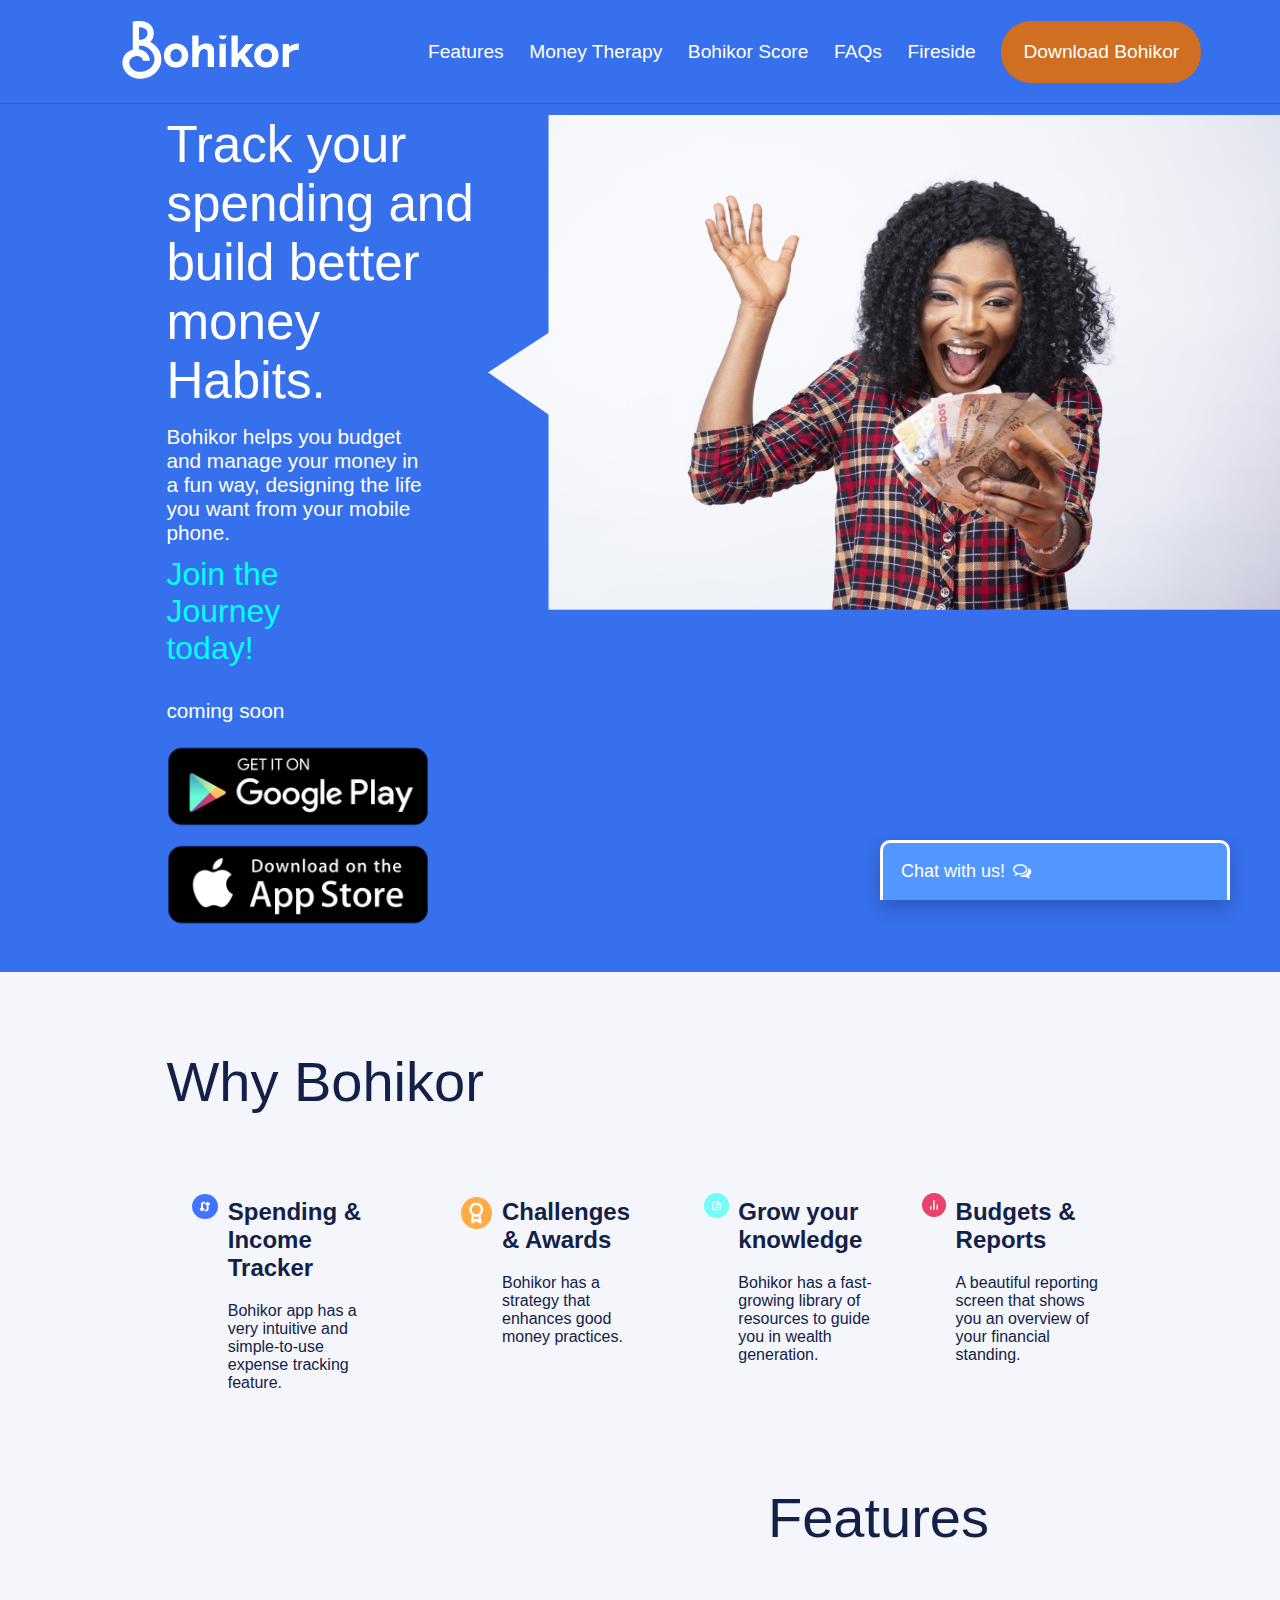
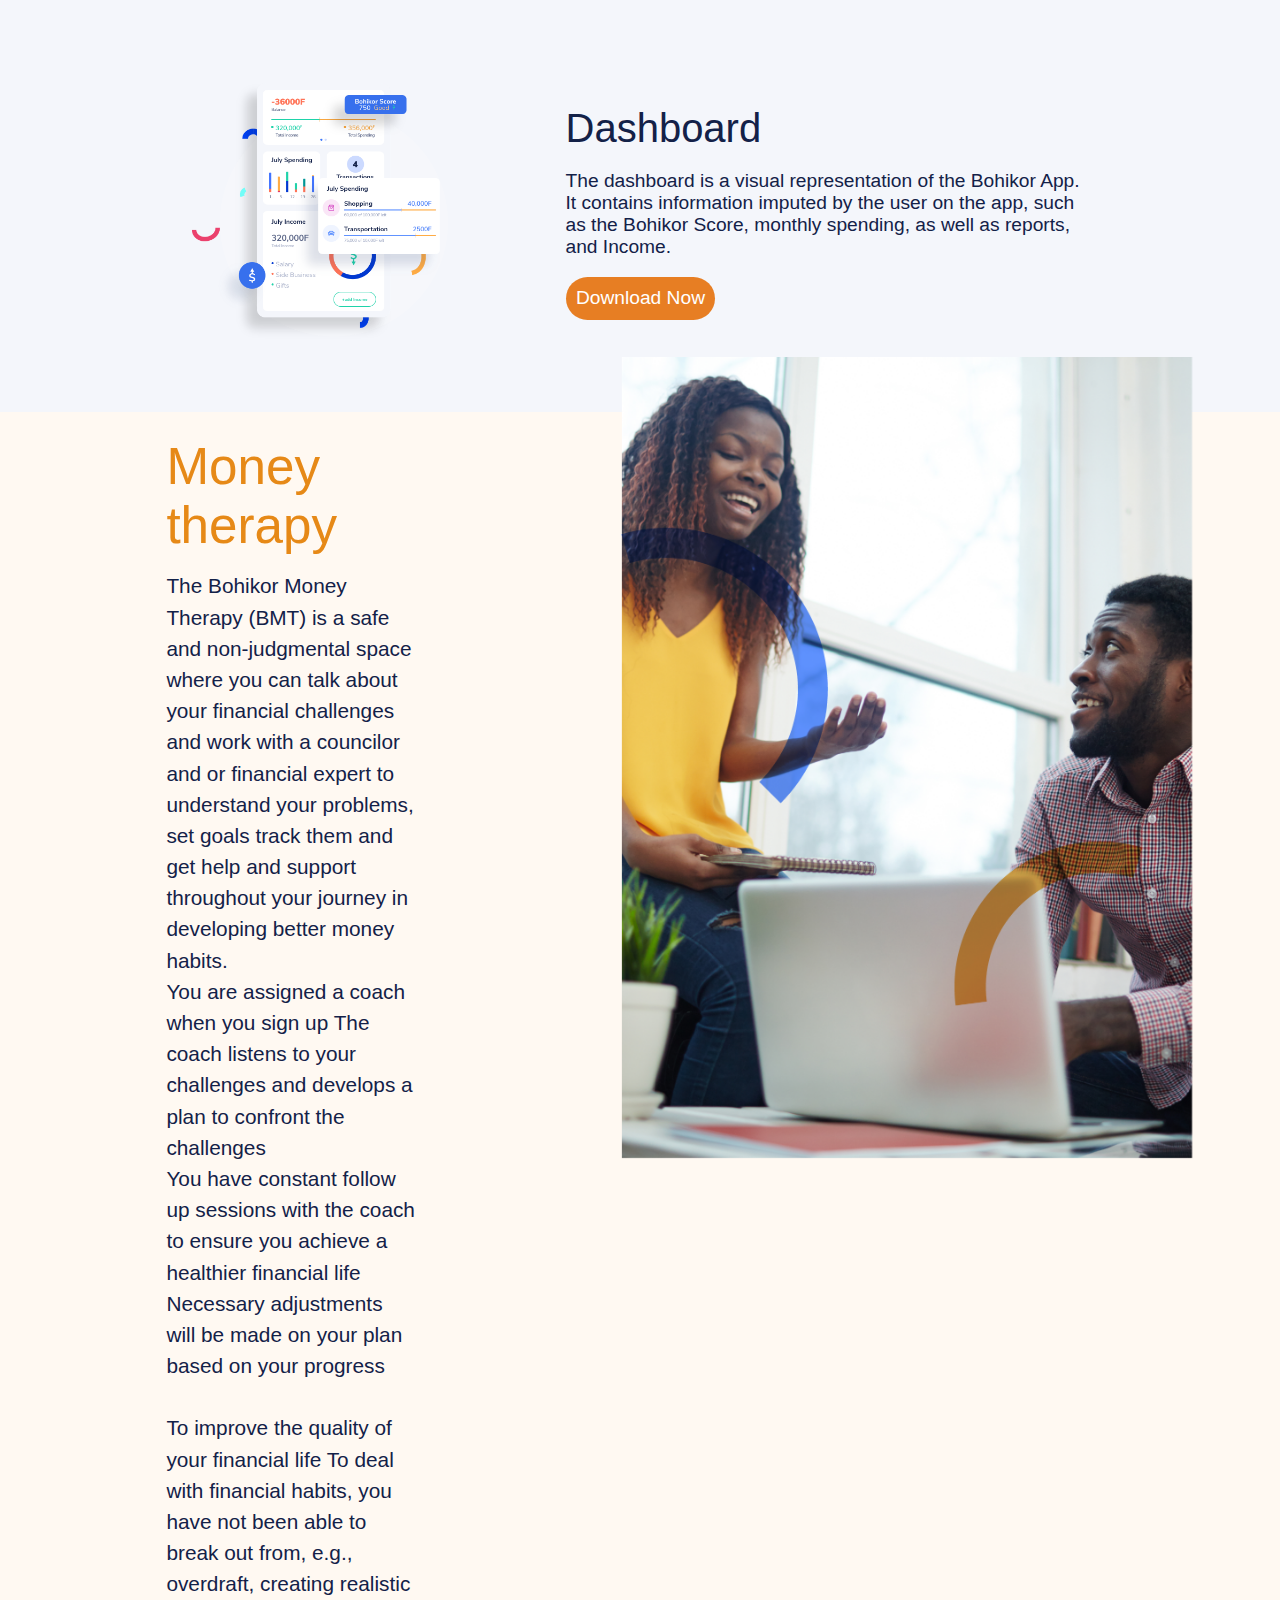
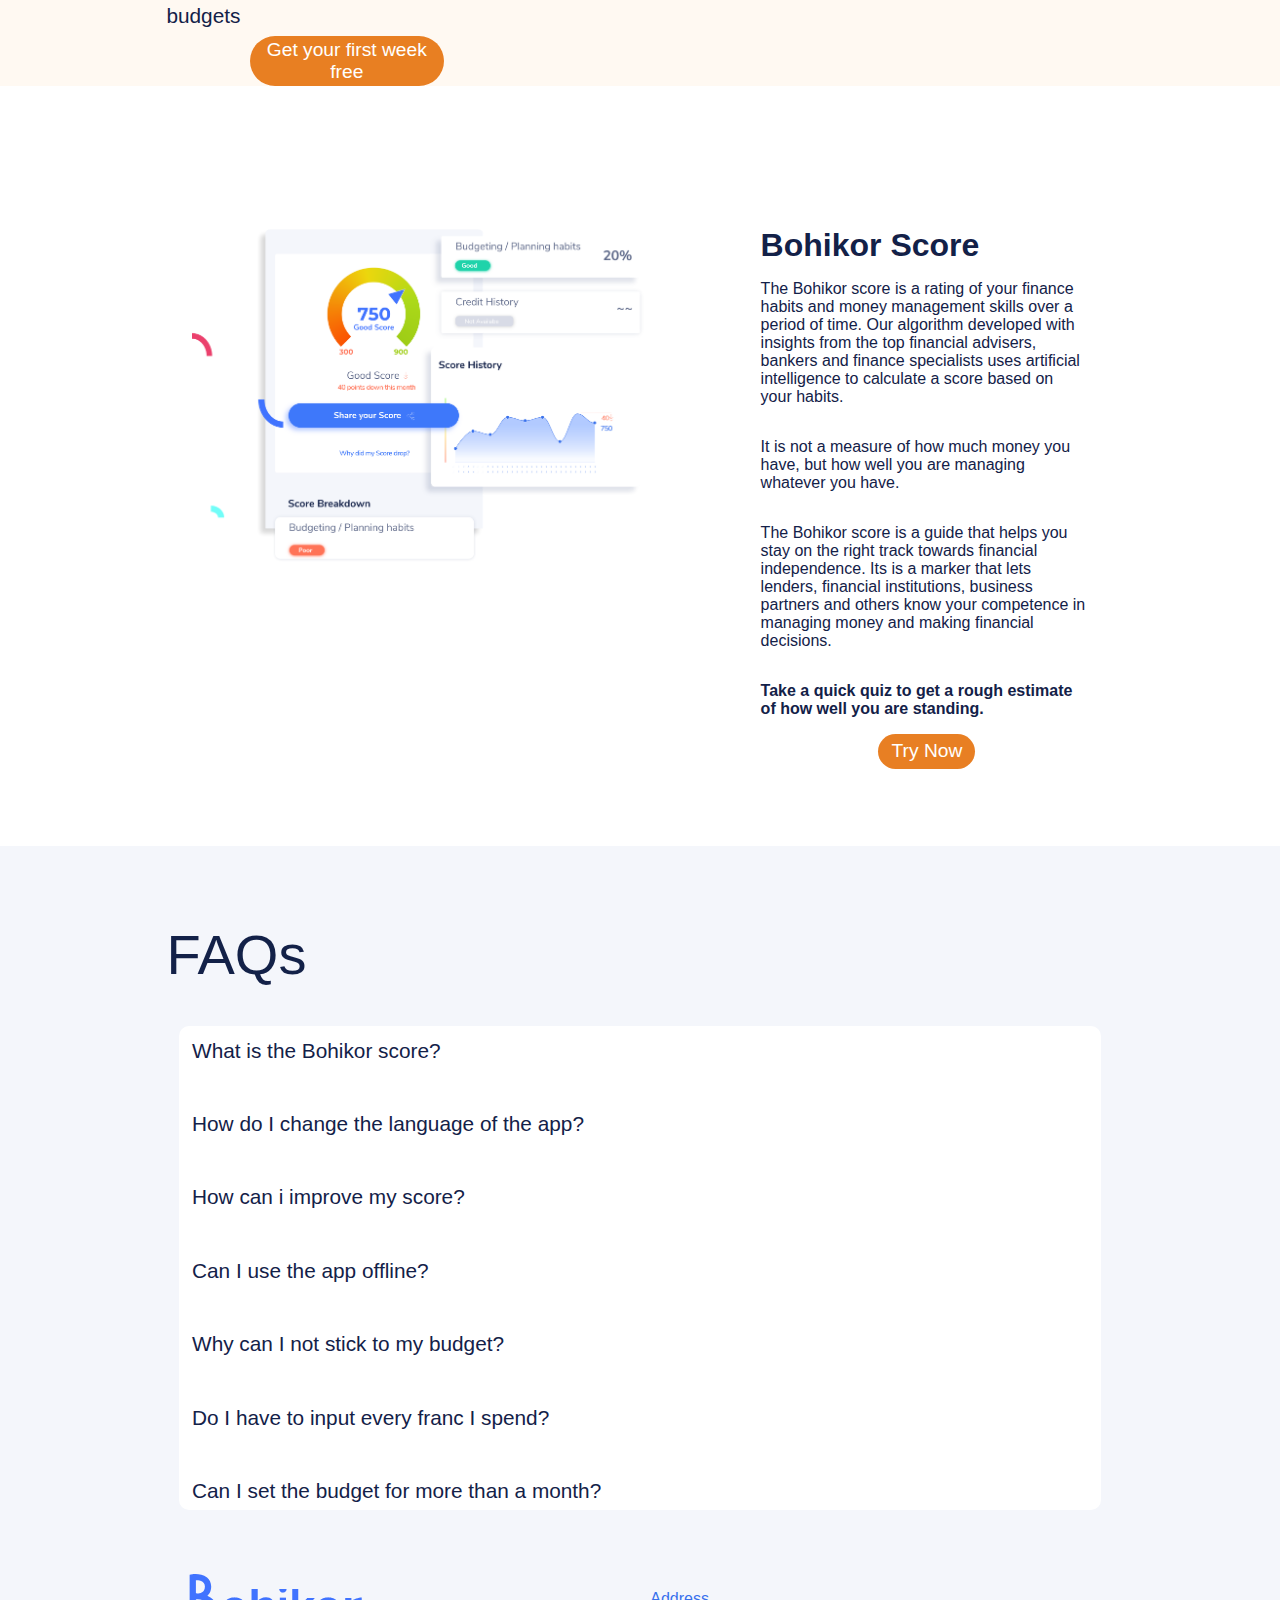
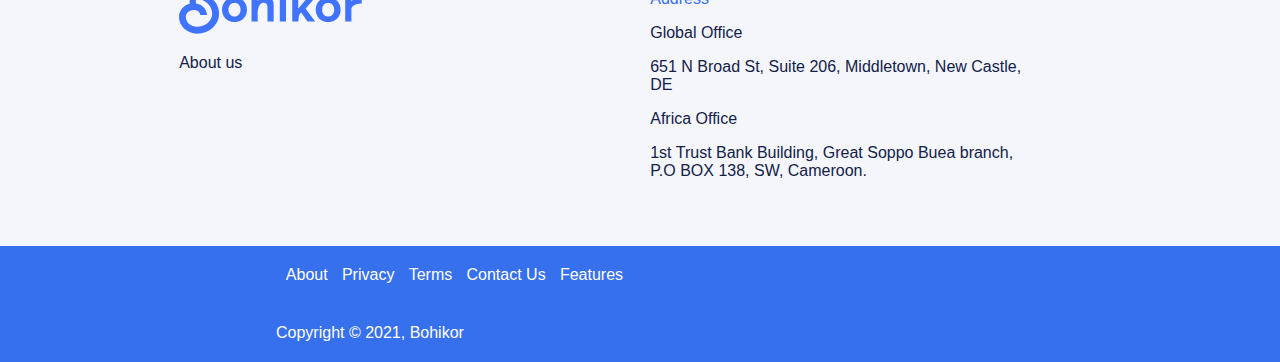
==== commit 69007fd3: "final final" ====
--- a/index.html
+++ b/index.html
@@ -1,6 +1,7 @@
 <!DOCTYPE html>
 <html>
     <head>
+        <title>Bohikor | Money management the fun way !</title>
         <link rel="stylesheet" href="static/css/index.css">
         <link rel="stylesheet" href="static/css/home.css">
         <link rel="stylesheet" href="https://cdnjs.cloudflare.com/ajax/libs/font-awesome/4.7.0/css/font-awesome.min.css">
@@ -11,8 +12,8 @@
             <div id="features"><a href="#second-section-head2">Features</a></div>
             <div id="money"><a href="#track2">Money Therapy</a></div>
             <div id="score"><a href="#right-text">Bohikor Score</a></div>
-            <div id="faqw"><a href="#">FAQs</a></div>
-            <div id="fireside"><a href="#">Fireside</a></div>
+            <div id="faqw"><a href="#second-section-head">FAQs</a></div>
+            <div id="fireside"><a href="https://bohikor.com/fireside/">Fireside</a></div>
             <div>
                 <a href="https://play.google.com/store/apps/details?id=io.ikor.ikorfinance&hl=en-GB"><button id="download">Download Bohikor</button></a>
             </div>
@@ -81,7 +82,7 @@
                         The dashboard is a visual representation of the Bohikor App. It contains information imputed by the user on the app, such as the Bohikor Score, monthly spending, as well as reports, and Income.
                     </p>
                     <div>
-                        <button id="download2">Download Now</button>
+                        <a href="/index.html"><button id="download2">Download Now</button></a>
                     </div>
                 </div>
             </section>
@@ -103,7 +104,7 @@
                     </p>
                     <p id="boh2">To improve the quality of your financial life
 To deal with financial habits, you have not been able to break out from, e.g., overdraft, creating realistic budgets</p>
-                    <div id="dn"><button id="download3">Get your first week free</button></div>
+                    <div id="dn"><a href="/index.html"><button id="download3">Get your first week free</button></a></div>
                 </div>
                 <div><img src="./images/sec.png" id="home-pic2"></div>
 
@@ -127,7 +128,7 @@
                         Take a quick quiz to get a rough estimate of how well you are standing.
                     </Strong></p>
                     <div>
-                        <button id="downl">Try Now</button>
+                        <a href="/index.html"><button id="downl">Try Now</button></a>
                     </div>
                 </div>
             </div>
@@ -194,12 +195,11 @@
             <div id="one">
                 
 
-    <a>About</a> 
-    <a>Privacy</a> 
-    <a>Terms</a> 
-    <a>Contact</a> 
-    <a>Us</a> 
-    <a>Features</a> 
+    <a href="https://bohikor.com/about/">About</a> 
+    <a href="https://bohikor.com/privacy/">Privacy</a> 
+    <a href="https://bohikor.com/terms/">Terms</a> 
+    <a href="https://bohikor.com/contact-us/">Contact Us</a> 
+    <a href="https://bohikor.com/features/">Features</a> 
 
 
             </div>
